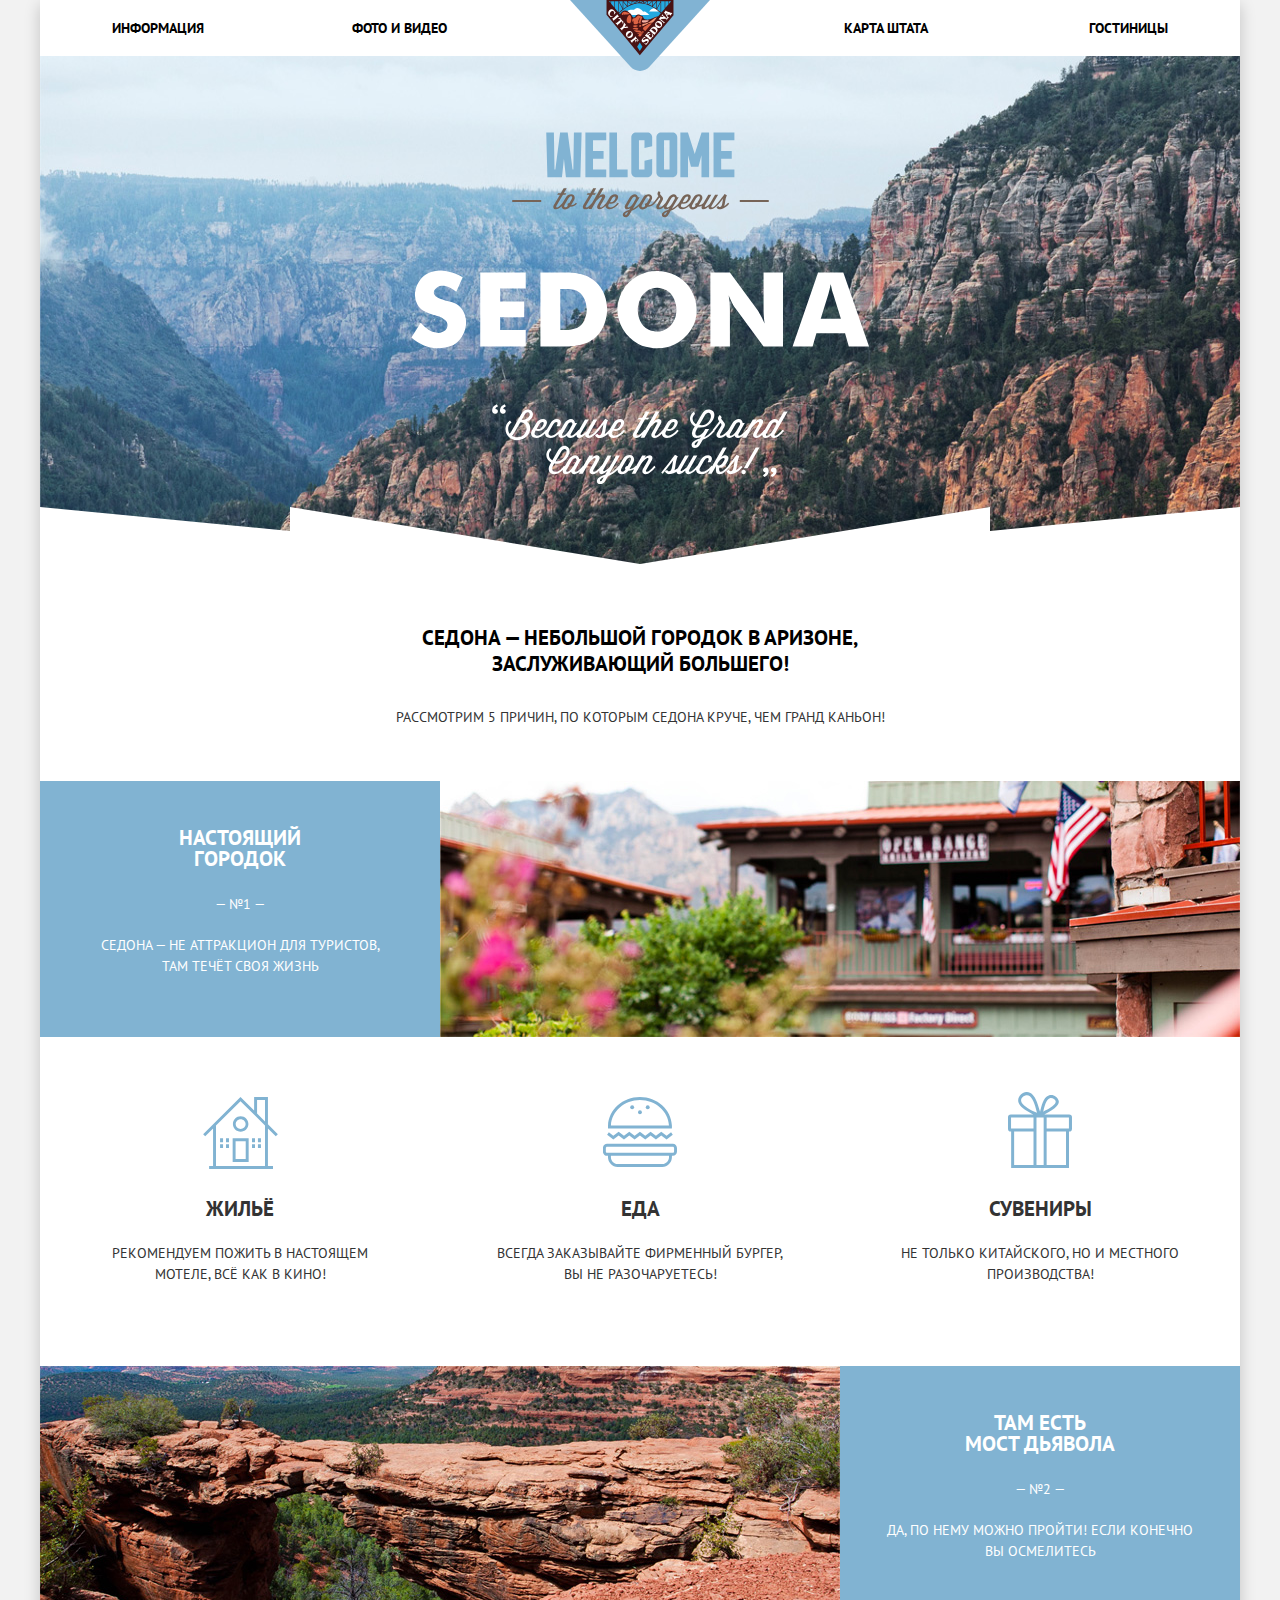
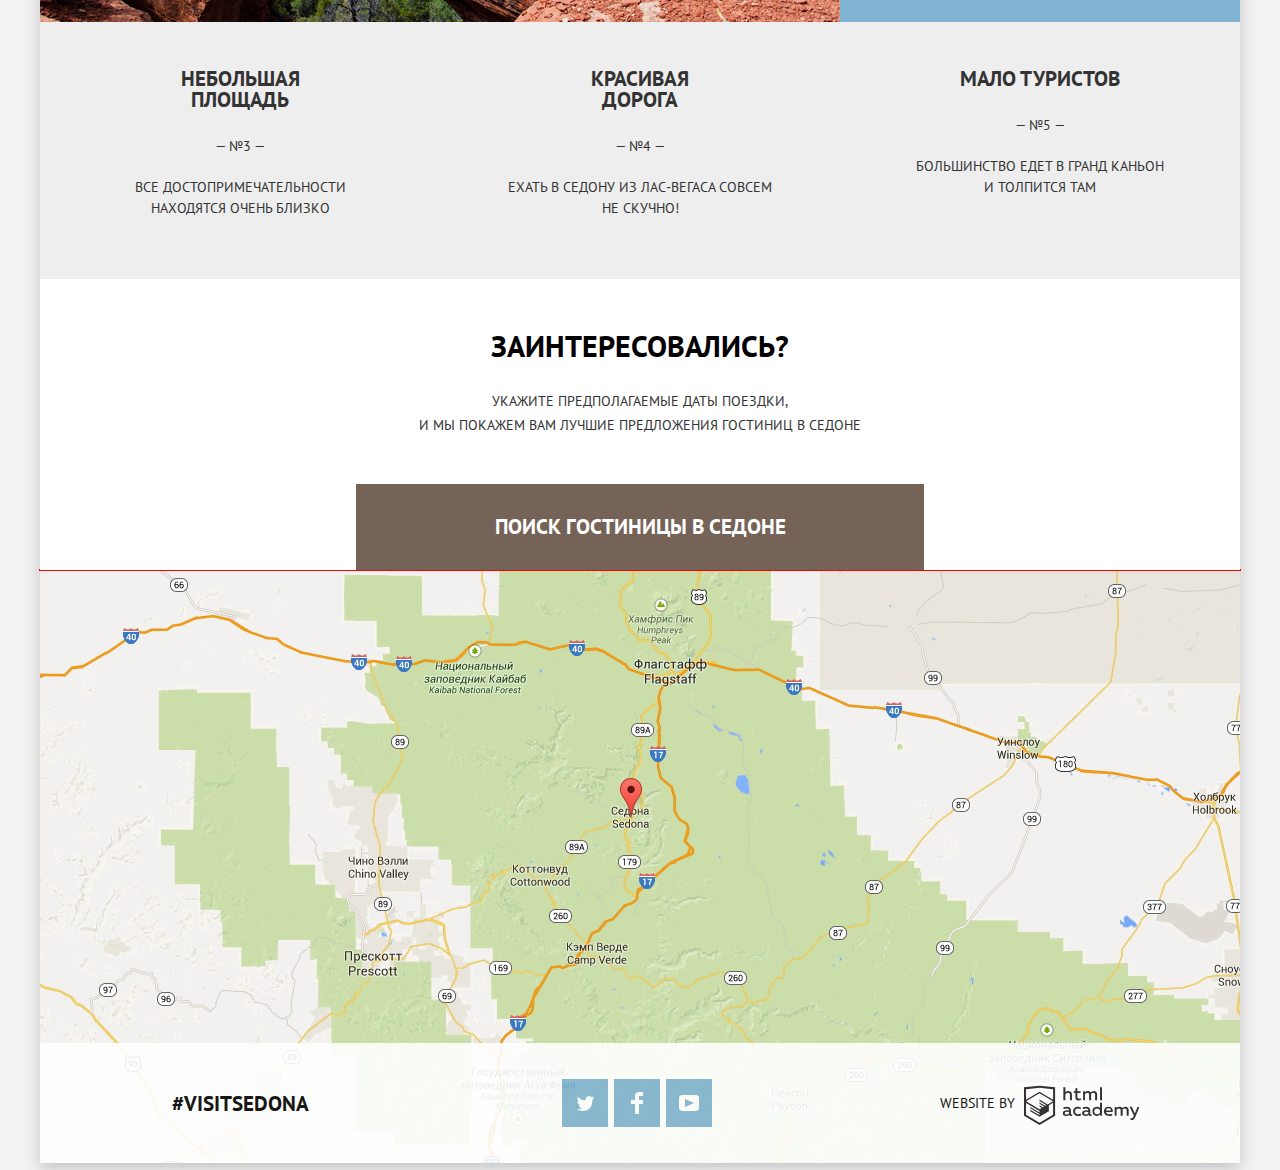
==== index.html @ 20290f56 "появление формы" ====
<!DOCTYPE html>
<html lang="ru">
   <head>
      <meta charset="utf-8">
      <title>HTML Academy: Седона</title>
      <link href="https://fonts.googleapis.com/css?family=PT+Sans:400,700&amp;subset=cyrillic" rel="stylesheet">
      <link href="css/normalize.css" rel="stylesheet">
      <!--<link href="css/style.min.css" rel="stylesheet">-->
      <link href="css/style.css" rel="stylesheet">
   </head>
   <body class="inner page">
      <div class="container">
         <header class="main-header">
            <nav class="main-navigation">
               <a href="#"  class="main-header-logo"><img src="img/header-logo.svg" width="140" height="71" alt="City of Sedona"></a>
               <ul class="site-navigation">
                  <li><a class="site-navigation-item" href="#">Информация</a></li>
                  <li><a class="site-navigation-item" href="gallery.html">Фото и видео</a></li>
                  <li><a class="site-navigation-item" href="map.html">Карта штата</a></li>
                  <li><a class="site-navigation-item" href="hotels.html">Гостиницы</a></li>
               </ul>
            </nav>
         </header>
         <main class="main-content">
            <section class="about-sedona">
               <div class="background-sedona">
                  <img src="img/welcome.svg" width="459" height="353" alt="welcome to sedona">
               </div>
               <h1 class="visually-hidden">Седона-город в Аризоне</h1>
               <p>Седона &mdash; небольшой городок в Аризоне, заслуживающий большего!</p>
            </section>
            <section class="reasons-and-recomendations">
               <h2>Рассмотрим 5 причин, по которым Седона круче, чем гранд каньон!</h2>
               <ul class="reasons-list">
                  <li class="special-item">
                     <div class="reason-item">
                        <b>Настоящий городок</b>
                        <span class="reason-number">&mdash; №1 &mdash;</span>
                        <p>Седона — не аттракцион для туристов, там&nbsp;течёт своя жизнь</p>
                     </div>
                     <div class="background-city"></div>
                  </li>
                  <li>
                     <ul class="sedona-recomendations">
                        <li class="recomendation-item">
                           <b class="house">Жильё</b>
                           <p>Рекомендуем пожить в настоящем мотеле, всё как в кино!</p>
                        </li>
                        <li class="recomendation-item">
                           <b class="food">Еда</b>
                           <p>Всегда заказывайте фирменный бургер, вы&nbsp;не разочаруетесь!</p>
                        </li>
                        <li class="recomendation-item">
                           <b class="souvenir">Сувениры</b>
                           <p>Не только китайского, но и местного производства!</p>
                        </li>
                     </ul>
                  </li>
                  <li class="special-item">
                     <div class="reason-item">
                        <b>Там есть<br>мост дьявола</b>
                        <span class="reason-number">&mdash; №2 &mdash;</span>
                        <p>Да, по нему можно пройти! Если&nbsp;конечно вы осмелитесь</p>
                     </div>
                     <div class="background-bridge"></div>
                  </li>
                  <li class="reason-item">
                     <b>Небольшая площадь</b>
                     <span class="reason-number">&mdash; №3 &mdash;</span>
                     <p>Все достопримечательности находятся&nbsp;очень близко</p>
                  </li>
                  <li class="reason-item">
                     <b>Красивая дорога</b>
                     <span class="reason-number">&mdash; №4 &mdash;</span>
                     <p>Ехать в Седону из Лас&#x2010;Вегаса совсем не&nbsp;скучно!</p>
                  </li>
                  <li class="reason-item">
                     <b>Мало туристов</b>
                     <span class="reason-number">&mdash; №5 &mdash;</span>
                     <p>Большинство едет в гранд каньон и&nbsp;толпится там</p>
                  </li>
               </ul>
            </section>
            <section class="booking">
               <div class="close-form-container">
               <h2 class="visually-hidden">Поиск гостиницы в Седоне</h2>
               <b>Заинтересовались?</b>
               <p>Укажите предполагаемые даты поездки,<br> и мы покажем вам лучшие предложения гостиниц в седоне</p>
               <a class="button-search" href="#">Поиск гостиницы в седоне</a>
               </div>
               <div class="form-place-container">
                  <form action="https://echo.htmlacademy.ru" method="post" class="hotel-searching">
                     <p class="hotel-searching-item"><label for="check-in">Дата заезда:</label>
                        <input id="check-in" type="text" name="check-in" value="" placeholder="24 апреля 2017">
                        <button class="button-calendar" type="button" aria-label="Календарь"></button>
                     </p>
                     <p class="hotel-searching-item"><label for="check-out">Дата выезда:</label>
                        <input id="check-out" type="text" name="check-out" value="" placeholder="4 июля 2017">
                        <button class="button-calendar" type="button" aria-label="Календарь"></button>
                     </p>
                     <div class="form-container">
                        <p class="hotel-searching-item"><label for="adults">Взрослые:</label>
                           <button class="button button-minus" type="button" aria-label="Уменьшить"></button>
                           <input id="adults" type="text" name="adults" value="" placeholder="2">
                           <button class="button button-plus" type="button" aria-label="Увеличить"></button>
                        </p>
                        <p class="hotel-searching-item"><label for="children">Дети:</label>
                           <button class="button button-minus" type="button" aria-label="Уменьшить"></button>
                           <input id="children" type="text" name="children" value="" placeholder="0">
                           <button class="button button-plus" type="button" aria-label="Увеличить"></button>
                        </p>
                     </div>
                     <button class="button-submit" type="submit">Найти</button>
                  </form>
               </div>
               <div class="sedona-map">
                <iframe class="iframe-map" src="https://www.google.com/maps/embed?pb=!1m18!1m12!1m3!1d104770.38018730558!2d-111.86517855273749!3d34.85435832354931!2m3!1f0!2f0!3f0!3m2!1i1024!2i768!4f13.1!3m3!1m2!1s0x872da132f942b00d%3A0x5548c523fa6c8efd!2z0KHQtdC00L7QvdCwLCDQkNGA0LjQt9C-0L3QsCA4NjMzNiwg0KHQqNCQ!5e0!3m2!1sru!2sru!4v1550521004663" width="1200" height="593" allowfullscreen></iframe>
               </div>
            </section>
         </main>
         <footer class="main-footer map-under-footer">
            <div  class="visitsedona">
               <a href="#">#visitsedona</a>
            </div>
            <ul class="social-buttons">
               <li>
                  <a class="social-button social-twitter" href="https://twitter.com/htmlacademy_ru">
                     <span class="visually-hidden">Twitter</span>
                     <svg xmlns="http://www.w3.org/2000/svg" width="17" height="15" viewBox="0 0 17 15">
                        <path fill="#FFF" d="M10.95.144c1.685-.496 2.984.27 3.577 1.179.673-.231
                           1.331-.481 2.011-.708a2.345 2.345 0 0 1-.857 1.768c.685.17 1.304-.491 1.304-.491-.169
                           1-1.006 1.788-1.563 2.024-.231 6.75-3.175 11.217-10.077 11.082h-.446c-.41 0-4.164-.46-4.898-1.887
                           2.271.196 3.893-.422 4.693-1.177-.96-.3-2.679-.477-2.979-2.95.349.106.564.228 1.19.119C1.705 8.247.374
                           7.53.448 5.33c.285.328 1.067.536 1.34.472C1.085 5.561-.182 2.442.894.85c1.818 1.854 3.735 3.606
                           7.152 3.773C8.254 2.33 9.183.793 10.95.144z"/>
                     </svg>
                  </a>
               </li>
               <li>
                  <a class="social-button social-facebook" href="https://facebook.com/htmlacademy">
                     <span class="visually-hidden">Facebook</span>
                     <svg xmlns="http://www.w3.org/2000/svg" width="12" height="22" viewBox="0 0 12 22">
                        <path fill="#FFF" d="M12 4V0H8a4 4 0 0 0-4 4v4H0v4h4v10h4V12h4V8H8V4h4z"/>
                     </svg>
                  </a>
               </li>
               <li>
                  <a class="social-button social-youtube" href="https://www.youtube.com/channel/UChUxTMjJGo-JDRY8pNTGL2g">
                     <span class="visually-hidden">Youtube</span>
                     <svg xmlns="http://www.w3.org/2000/svg" width="20" height="16" viewBox="0 0 20 16">
                        <path fill="#FFF" d="M17 0H3C1.35 0 0 1.35 0 3v10c0 1.65 1.35 3 3 3h14c1.65 0 3-1.35 3-3V3c0-1.65-1.35-3-3-3zM6.027
                           11.998V4.002L15.014 8l-8.987 3.998z"/>
                     </svg>
                  </a>
               </li>
            </ul>
            <div class="copyrights">
               <p>
                  website by
                  <a href="https://htmlacademy.ru/intensive/htmlcss" class="company-logo" aria-label="Логотип Компании">
                     <svg  xmlns="http://www.w3.org/2000/svg" width="115" height="41" viewBox="0 0 113 39" >
                        <path fill="#231f20" d="M46.84 28.22a2.07 2.07 0 0 0 .58-.11v1.4a3.41 3.41 0 0 1-1.24.22 1.75 1.75 0 0 1-1.75-1 5.08 5.08 0 0 1-3.3 1.13c-1.59 0-3.06-.87-3.06-2.68 0-2.24 2.08-2.93 3.9-2.93a11.63 11.63 0 0 1 2.28.26v-.31c0-1.09-.8-1.86-2.3-1.86a7.79 7.79 0 0 0-3.15.67v-1.79a10.72 10.72 0 0 1 3.35-.58c2.48 0 4 1.18 4 3.83v3.14a.57.57 0 0 0 .69.61zm-6.76-1.19a1.42 1.42 0 0 0 1.64 1.29 3.56 3.56 0 0 0 2.53-1v-1.51a10.21 10.21 0 0 0-1.9-.22c-1.1.01-2.27.35-2.27 1.45zM53.06 20.62a5.29 5.29 0 0 1 2.7.67v1.79a4.28 4.28 0 0 0-2.42-.73 2.89 2.89 0 1 0 0 5.76 5.26 5.26 0 0 0 2.55-.67v1.8a6.58 6.58 0 0 1-2.9.6 4.42 4.42 0 0 1-4.72-4.54 4.54 4.54 0 0 1 4.79-4.68zM65.84 28.22a2.07 2.07 0 0 0 .58-.11v1.4a3.41 3.41 0 0 1-1.24.22 1.75 1.75 0 0 1-1.75-1 5.08 5.08 0 0 1-3.3 1.13c-1.59 0-3.06-.87-3.06-2.68 0-2.24 2.08-2.93 3.9-2.93a11.63 11.63 0 0 1 2.28.26v-.31c0-1.09-.8-1.86-2.3-1.86a7.79 7.79 0 0 0-3.15.67v-1.79a10.72 10.72 0 0 1 3.35-.58c2.48 0 4 1.18 4 3.83v3.14a.57.57 0 0 0 .69.61zm-6.76-1.19a1.42 1.42 0 0 0 1.64 1.29 3.56 3.56 0 0 0 2.53-1v-1.51a10.21 10.21 0 0 0-1.9-.22c-1.11.01-2.27.35-2.27 1.45zM76.67 16.85v12.76h-1.76v-1.39a4.07 4.07 0 0 1-3.35 1.62 4.62 4.62 0 0 1 0-9.22 4 4 0 0 1 3.15 1.37v-5.14h2zm-4.76 5.48a2.9 2.9 0 0 0 0 5.8 3 3 0 0 0 2.79-1.84v-2.13a3.06 3.06 0 0 0-2.79-1.83zM82.99 20.62c3.48 0 4.68 2.81 4.12 5.34h-6.58c.22 1.57 1.75 2.22 3.35 2.22a6.41 6.41 0 0 0 2.77-.62v1.68a7.5 7.5 0 0 1-3.14.6c-2.68 0-5-1.53-5-4.61a4.39 4.39 0 0 1 4.48-4.61zm.09 1.62a2.39 2.39 0 0 0-2.57 2.26h4.85a2.06 2.06 0 0 0-2.28-2.26zM89.1 29.61v-8.75h1.73v1.09a4 4 0 0 1 2.92-1.33 3 3 0 0 1 2.73 1.4 4.33 4.33 0 0 1 3.06-1.4 3.21 3.21 0 0 1 3.32 3.52v5.47h-2V24.2a1.67 1.67 0 0 0-1.73-1.84 2.94 2.94 0 0 0-2.17 1.18V29.61h-2V24.2a1.67 1.67 0 0 0-1.73-1.84 3.11 3.11 0 0 0-2.32 1.35v5.91h-2zM111.47 20.86h2l-4.1 9.93c-.95 2.28-2.19 3-3.52 3a5 5 0 0 1-1.15-.15v-1.66a3 3 0 0 0 .89.13c.95 0 1.66-.67 2.17-2l.18-.44-4.16-8.82h2.13l3 6.6zM40.66 1.53v5a4 4 0 0 1 2.83-1.2A3.41 3.41 0 0 1 47.1 8.9v5.41h-2V9.15a1.9 1.9 0 0 0-2-2.1 3.08 3.08 0 0 0-2.44 1.46v5.8h-2V1.53h2zM52.43 2.42v3.12h3.17v1.71h-3.17v4c0 1.15.53 1.53 1.66 1.53a4.71 4.71 0 0 0 1.77-.35v1.68a7.14 7.14 0 0 1-2.35.38 2.68 2.68 0 0 1-3-2.88V7.23h-1.6V5.52h1.57V2.88zM58.1 14.29V5.54h1.73v1.09a4 4 0 0 1 2.92-1.33 3 3 0 0 1 2.73 1.4 4.33 4.33 0 0 1 3.06-1.4 3.21 3.21 0 0 1 3.32 3.52v5.47h-2V8.88a1.67 1.67 0 0 0-1.73-1.84 2.94 2.94 0 0 0-2.17 1.18V14.29h-2V8.88a1.67 1.67 0 0 0-1.73-1.84 3.11 3.11 0 0 0-2.32 1.35v5.91h-2zM74.72 1.52h1.95v12.76h-1.95zM15.44.02h-.16L0 1.62v28l15.28 9.09 15.28-9.09v-28zm13.12 28.45l-13.28 7.9L2 28.47V16.99l13.22 7.87v1.43l-9.07-5.4v1.38l9.11 5.47v1.46l-9.1-5.42v1.38l9.11 5.47 9.19-5.5V19.22l4.1-2.45v11.67zm0-13.16l-3.65 2.14-1.68 1-8-4.76v1.38l6.84 4.07h-.06l-.15.09-1 .57-5.64-3.36v1.38l4.45 2.65-1.05.7-3.36-2v1.38l2.21 1.3-2.25 1.35-13.16-7.82 13.17-7.92zm0-1.39L15.21 6.05l-13.2 7.86V3.41l13.28-1.39 13.28 1.39v10.51z"/>
                     </svg>
                  </a>
               </p>
            </div>
         </footer>
      </div>
      <script src="js/script.js"></script>
   </body>
</html>
---- css/style.min.css ----
*,::after,::before{-webkit-box-sizing:inherit;box-sizing:inherit}html{-webkit-box-sizing:border-box;box-sizing:border-box}body{min-width:1280px;margin:0;font-family:"PT Sans","Arial",sans-serif;font-size:14px;line-height:26px;text-transform:uppercase;background-color:#f2f2f2}.container{width:1200px;margin:0 auto;color:#000;background-color:#fff;-webkit-box-shadow:0 5px 15px 0 rgba(0,1,1,.2);box-shadow:0 5px 15px 0 rgba(0,1,1,.2)}.visually-hidden{position:absolute;width:1px;height:1px;margin:-1px;border:0;padding:0;white-space:nowrap;-webkit-clip-path:inset(100%);clip-path:inset(100%);clip:rect(0 0 0 0);overflow:hidden}.reasons-list,.sedona-recomendations,.site-navigation,.social-buttons li{list-style:none}a{text-decoration:none}.site-navigation a,body{color:#000}.site-navigation a:focus,.site-navigation a:hover{color:#81b3d2}.site-navigation a:active{color:rgba(0,0,0,.3)}.current-page a,.current-page a:active,.current-page a:focus,.current-page a:hover{color:#766357}.main-navigation{font-size:14px;font-weight:700;color:#000;background-color:#fff;position:relative}.main-header-logo{position:absolute;top:0;left:50%;margin-left:-70px;z-index:1}.site-navigation{display:-webkit-box;display:-ms-flexbox;display:flex;-ms-flex-wrap:wrap;flex-wrap:wrap;width:1200px;margin:0;padding:0}.site-navigation li{display:block;min-width:240px;padding:15px 0}.site-navigation li:nth-child(4n+1),.site-navigation li:nth-child(4n+2){text-align:left;padding-left:72px}.site-navigation li:nth-child(4n+3),.site-navigation li:nth-child(4n+4){text-align:right;padding-right:72px}.site-navigation li:nth-child(4n+2){margin-right:240px}.about-sedona{font-size:21px;font-weight:700;color:#000;background-color:#fff}.about-sedona p{display:block;width:440px;text-align:center;margin:0 auto 30px}.background-sedona{width:100%;min-height:508px;background-image:url(../img/polygon.svg),url(../img/background-sedona.jpg);background-size:1200px 57px,1200px 773px;background-repeat:no-repeat,no-repeat;background-position:0 100%,0 -82px;background-color:#6ca2ca;margin-bottom:61px;text-align:center;padding-top:76px}.reasons-list,.sedona-recomendations{margin:0;padding:0}.reasons-and-recomendations{font-size:14px;line-height:21px;text-align:center;color:#333;background-color:#fff}.reasons-and-recomendations h2{font-size:14px;font-weight:400;margin:0 0 53px;color:#333;background-color:#fff}.reasons-list,.sedona-recomendations{display:-webkit-box;display:-ms-flexbox;display:flex;width:1200px;-ms-flex-wrap:wrap;flex-wrap:wrap}.recomendation-item{width:400px;padding:60px 50px}.reason-item b,.recomendation-item b{display:block;width:160px;font-size:21px;line-height:21px;font-weight:700}.recomendation-item b{position:relative;padding-top:101px;margin:0 auto 24px}.recomendation-item p{display:block;padding:0;margin-bottom:21px}.reason-item{width:400px;padding:46px 40px;-webkit-box-ordinal-group:2;-ms-flex-order:1;order:1;background-color:#eee}.reason-item b{margin:0 auto 26px}.reason-item p{margin:0 0 14px}.special-item>.reason-item{background-color:#81b3d2}.special-item{display:-webkit-box;display:-ms-flexbox;display:flex;width:1200px;color:#fff;background-color:#82b5d3}.special-item b{display:block;width:160px;margin:0 auto 25px}.reason-number{display:block;margin-bottom:20px}.background-bridge,.background-city{width:800px;height:256px;background-image:url(../img/background-city.jpg);-webkit-box-ordinal-group:2;-ms-flex-order:1;order:1}.background-bridge{background-image:url(../img/background-bridge.jpg);background-position:0 -76px;-webkit-box-ordinal-group:1;-ms-flex-order:0;order:0}.food::before,.house::before,.souvenir::before{content:"";position:absolute;top:0;left:50%;margin-left:-37px;width:75px;height:72px;background-image:url(../img/house.svg)}.food::before,.souvenir::before{width:74px;height:70px;background-image:url(../img/hamburger.svg)}.souvenir::before{margin-top:-5px;margin-left:-32px;width:64px;height:76px;background-image:url(../img/souvenir.svg)}.booking,.booking b{background-color:#fff}.booking{padding-top:57px;text-align:center;font-size:14px;line-height:24px;color:#333}.booking b{display:block;font-size:30px;line-height:36px;margin:-8px 0 25px;padding:0;color:#000}.booking p{margin-bottom:47px}.button-search{display:inline-block;font-family:"PT Sans","Arial",sans-serif;font-size:21px;line-height:26px;font-weight:700;border:0;text-align:center;text-transform:uppercase;width:568px;padding:30px 15px;color:#fff;background-color:#766357}.button-search:focus,.button-search:hover{color:#fff;background-color:#604e43}.button-search:active{color:rgba(255,255,255,.3);background-color:#503e33}.button-submit{font-family:"PT Sans","Arial",sans-serif;font-size:21px;line-height:26px;font-weight:700;width:458px;text-align:center;text-transform:uppercase;margin:0;padding:16px 15px;border:0;color:#fff;background-color:#81b3d2}.button-submit:focus,.button-submit:hover{color:#fff;background-color:#669ec0}.button-submit:active{color:rgba(255,255,255,.3);background-color:#5496bd}.hotel-searching{position:absolute;top:0;left:316px;font-size:14px;line-height:26px;font-weight:700;width:568px;margin:0;padding:55px;color:#000;background-color:#fff}.hotel-searching p{margin-bottom:29px}.hotel-searching-item{display:-webkit-box;display:-ms-flexbox;display:flex;position:relative;-webkit-box-pack:justify;-ms-flex-pack:justify;justify-content:space-between;-webkit-box-align:baseline;-ms-flex-align:baseline;align-items:baseline;margin-top:0}.hotel-searching-item ::-webkit-input-placeholder{font-size:14px;line-height:26px;font-weight:700;text-transform:uppercase;padding-left:13px;border:0;color:#000;background-color:#f2f3f3}.hotel-searching-item :-moz-input-placeholder,.hotel-searching-item ::-moz-input-placeholder{font-size:14px;line-height:26px;font-weight:700;text-transform:uppercase;padding-left:13px;border:0;color:#000;background-color:#f2f3f3}.hotel-searching-item :-ms-input-placeholder{font-size:14px;line-height:26px;font-weight:700;text-transform:uppercase;padding-left:13px;border:0;color:#000;background-color:#f2f3f3}.form-place-container{position:relative}.form-container{padding:0;display:-webkit-box;display:-ms-flexbox;display:flex;-webkit-box-pack:justify;-ms-flex-pack:justify;justify-content:space-between;width:458px;margin:0 0 54px}.form-container p{width:224px;margin:0;padding:0}.form-container p:nth-child(2){padding-left:47px}.button-calendar{position:absolute;top:6px;right:10px;background-image:url(../img/calendar.svg);width:21px;height:22px;border:0;cursor:pointer;color:#a9a9a9;background-color:transparent}.form-container input[type=text],.hotel-searching input[type=text]{font:inherit;width:348px;min-height:38px;border:0;background-color:#f2f2f2}.form-container input[type=text]{width:114px;padding:0 38px}.button{content:"";border:0;width:12px;height:3px;cursor:pointer;background-color:#a9a9a9}.button-minus,.button-plus{position:absolute;top:18px;right:88px}.button-plus{right:13px}.button-plus::after{position:absolute;content:"";width:12px;height:3px;top:0;right:0;background-color:#a9a9a9;-webkit-transform:rotate(90deg);-ms-transform:rotate(90deg);transform:rotate(90deg)}.sedona-map{width:1200px;height:593px;background-image:url(../img/sedona-map.jpg)}.ifarme-map{border:0;}.main-footer{display:-webkit-box;display:-ms-flexbox;display:flex;min-height:120px;font-size:14px;line-height:26px;font-weight:400;opacity:.9;color:#000;background-color:#fff}.map-under-footer{margin-top:-120px}.main-footer div{width:400px;text-align:center}.visitsedona{font-size:21px;line-height:26px;font-weight:700;padding-top:48px}.visitsedona a{color:#000}.copyrights{display:-webkit-box;display:-ms-flexbox;display:flex;-webkit-box-pack:center;-ms-flex-pack:center;justify-content:center;-webkit-box-align:center;-ms-flex-align:center;align-items:center}.company-logo,.copyrights p{display:block;margin:0;position:relative;padding:45px 125px 45px 0}.company-logo{padding:0;position:absolute;top:40px;left:84px}.company-logo:focus path,.company-logo:hover path{fill:#81b3d2}.company-logo:active path{fill:#bdbbbc}.social-button,.social-buttons{display:-webkit-box;display:-ms-flexbox;display:flex;-webkit-box-pack:center;-ms-flex-pack:center;justify-content:center;-webkit-box-align:center;-ms-flex-align:center;align-items:center}.social-buttons{-ms-flex-wrap:wrap;flex-wrap:wrap;margin:0 auto;padding:5px;width:400px}.social-button{width:46px;height:48px;margin-right:6px;background-color:#81b3d2}.social-button:focus,.social-button:hover{color:#fff;background-color:#669ec0}.social-button:active{background-color:#5496bd}.social-button:active path{fill:#89b8d2}.hotels-list li{list-style:none}.hotel-name a{display:block;font-size:21px;line-height:26px;font-weight:700;color:#000;background-color:#fff}.hotel-name a:focus,.hotel-name a:hover{font-size:21px;line-height:26px;font-weight:700;color:#81b3d2;background-color:#fff}.hotel-name a:active{font-size:21px;line-height:26px;font-weight:700;color:rgba(0,0,0,.3);background-color:#fff}.hotel-rating p,.hotel-type a,.hotels-list p{font-size:14px;line-height:21px;color:#333;background-color:#fff}.hotel-rating p,.hotel-type a{color:#666;background-color:#f2f2f2}.hotel-type a{font-weight:700;color:#fff;background-color:#82b5d3}.hotel-type a:focus,.hotel-type a:hover{font-size:14px;line-height:21px;font-weight:700;color:#fff;background-color:#669ec0}.hotel-accepting a,.hotel-type a:active{font-size:14px;line-height:21px;font-weight:700}.hotel-type a:active{color:rgba(255,255,255,.3);background-color:#5496bd}.hotel-accepting a{color:#fff;background-color:#766357}.hotel-accepting a:focus,.hotel-accepting a:hover{font-size:14px;line-height:21px;font-weight:700;color:#fff;background-color:#604e43}.hotel-accepting a:active{font-size:14px;line-height:21px;font-weight:700;color:rgba(255,255,255,.3);background-color:#503e33}.hotel-accepting p,.hotel-type p{padding:0}.hotel-rating p{margin:0}.hotels-list,.hotels-list-item{display:-webkit-box;display:-ms-flexbox;display:flex;margin:0}.hotels-list{-webkit-box-orient:vertical;-webkit-box-direction:normal;-ms-flex-direction:column;flex-direction:column;padding:0}.hotels-list-item{padding:30px 72px}.hotels-list-item img{margin-right:30px}.hotel-name{padding:0;margin-top:-5px;margin-bottom:6px}.about-hotel,.booking-button{display:block;padding:3px 16px}.hotel-item-container{display:-webkit-box;display:-ms-flexbox;display:flex;-ms-flex-wrap:wrap;flex-wrap:wrap;width:258px;margin-right:auto}.hotel-type{width:110px;margin-right:6px}.hotel-accepting p,.hotel-type p{margin:0 0 14px}.hotel-accepting{width:142px}.hotel-rating{position:relative;width:110px;text-align:center;padding-top:63px}.hotel-rating p{padding:3px}.stars{content:"";position:absolute;top:0;right:0;height:17px;background-image:url(../img/star.svg);background-repeat:space}.four-stars{width:88px}.three-stars{width:65px}.two-stars{width:40px}.hotels-list-item{border-bottom:1px solid #eae8ea}.hotels-list-item:first-child{border-top:1px solid #eae8ea}
---- css/style.css ----
*,
*::before,
*::after {
    -webkit-box-sizing: inherit;
    box-sizing: inherit;
}

html {
    -webkit-box-sizing: border-box;
    box-sizing: border-box;
}

body {
    min-width: 1280px;
    margin: 0;
    font-family: "PT Sans","Arial", sans-serif;
    font-size: 14px;
    line-height: 26px;
    text-transform: uppercase;
    color: #000000;
    background-color: #f2f2f2;
}

.container {
    width: 1200px;
    margin: 0 auto;
    color: #000000;
    background-color: #ffffff;
    -webkit-box-shadow: 0px 5px 15px 0 rgba(0, 1, 1, 0.2);
    box-shadow: 0px 5px 15px 0 rgba(0, 1, 1, 0.2);
}

.visually-hidden {
    position: absolute;
    width: 1px;
    height: 1px;
    margin: -1px;
    border: 0;
    padding: 0;
    white-space: nowrap;
    -webkit-clip-path: inset(100%);
    clip-path: inset(100%);
    clip: rect(0 0 0 0);
    overflow: hidden;
}

.site-navigation, .reasons-list, .sedona-recomendations, .social-buttons li {
    list-style: none;
}

a {
    text-decoration: none;
}

.site-navigation a {
    color: #000000;
}

.site-navigation a:hover,
.site-navigation a:focus {
    color: #81b3d2;
}

.site-navigation a:active {
    color: rgba(0, 0, 0, 0.3);
}

.current-page a,
.current-page a:hover,
.current-page a:focus,
.current-page a:active {
    color: #766357;
}

.main-navigation {
    font-size: 14px;
    font-weight: bold;
    color: #000000;
    background-color: #ffffff;
}

.main-navigation {
    position: relative;
}

.main-header-logo {
    position: absolute;
    top: 0;
    left: 50%;
    margin-left: -70px;
    z-index: 1;
/*Для того,чтобы при добавлении элементов в меню на нижнюю строку без маргина у второго элемента, логотип был над этой строкой*/
}

.site-navigation {
    display: -webkit-box;
    display: -ms-flexbox;
    display: flex;
    -ms-flex-wrap: wrap;
    flex-wrap: wrap;
    width: 1200px;
    margin: 0;
    padding: 0;
}

.site-navigation li {
    display: block;
    min-width: 240px;
    padding: 15px 0px;
}

.site-navigation li:nth-child(4n+1),
.site-navigation li:nth-child(4n+2) {
    text-align: left;
    padding-left: 72px;
}

.site-navigation li:nth-child(4n+3),
.site-navigation li:nth-child(4n+4) {
    text-align: right;
    padding-right: 72px;
}

.site-navigation li:nth-child(4n+2) {
    margin-right: 240px;
}

.about-sedona {
    font-size: 21px;
    font-weight: bold;
    color: #000000;
    background-color: #ffffff;
}

.about-sedona p {
    display: block;
    width: 440px;
    text-align: center;
    margin: 0 auto 30px auto;
}

.background-sedona {
    width: 100%;
 /* требование 3.9 (крупное фото занимает всю ширину, в её нижней части есть белая маска)*/
    min-height: 508px;
    background-image: url("../img/polygon.svg"), url("../img/background-sedona.jpg");
    background-size: 1200px 57px, 1200px 773px;
    background-repeat: no-repeat, no-repeat;
    background-position: 0 100%, 0 -82px;
    background-color: #6CA2CA;
    margin-bottom: 61px;
    text-align: center;
    padding-top: 76px;
}

/*Блок с описанием перимуществ и достопримечательностей Седоны*/

.reasons-list, .sedona-recomendations {
    margin: 0;
    padding: 0;
}

.reasons-and-recomendations {
    position: relative;
    font-size: 14px;
    line-height: 21px;
    text-align: center;
    z-index: 1;
    color: #333333;
    background-color: #ffffff;
}

.reasons-and-recomendations h2 {
    font-size: 14px;
    font-weight: normal;
    margin: 0;
    margin-bottom: 53px;
    color: #333333;
    background-color: #ffffff;
}

.reasons-list {
    display: -webkit-box;
    display: -ms-flexbox;
    display: flex;
    width: 1200px;
    -ms-flex-wrap: wrap;
    flex-wrap: wrap;
}

.sedona-recomendations {
    display: -webkit-box;
    display: -ms-flexbox;
    display: flex;
    width: 1200px;
    -ms-flex-wrap: wrap;
    flex-wrap: wrap;
}

.recomendation-item {
    width: 400px;
    padding: 60px 50px;
}

.recomendation-item b {
    display: block;
    position: relative;
    font-size: 21px;
    line-height: 21px;
    font-weight: bold;
    width: 160px;
    margin: 0 auto 24px auto;
    padding-top: 101px;
}

.recomendation-item p {
    display: block;
    padding: 0;
    margin-bottom: 21px;
}

.reason-item {
    width: 400px;
    padding: 46px 40px;
    -webkit-box-ordinal-group: 2;
    -ms-flex-order: 1;
    order: 1;
    background-color: #eeeeee;
}

.reason-item b {
    display: block;
    width: 160px;
    font-size: 21px;
    line-height: 21px;
    font-weight: bold;
    margin: 0 auto 26px auto;
}

.reason-item p {
    margin: 0;
    margin-bottom: 14px;
}

.special-item>.reason-item {
    background-color: #81b3d2;
}

.special-item {
    display: -webkit-box;
    display: -ms-flexbox;
    display: flex;
    width: 1200px;
    color: #ffffff;
    background-color: #82B5D3;
}

.special-item b {
    display: block;
    width: 160px;
    margin: 0 auto 25px auto;
}

.reason-number {
    display: block;
    margin-bottom: 20px;
}

.background-city {
    width: 800px;
    height: 256px;
    background-image: url("../img/background-city.jpg");
    -webkit-box-ordinal-group: 2;
    -ms-flex-order: 1;
    order: 1;
}

.background-bridge {
    width: 800px;
    height: 256px;
    background-image: url("../img/background-bridge.jpg");
    background-position: 0 -76px;
    -webkit-box-ordinal-group: 1;
    -ms-flex-order: 0;
    order: 0;
}

.house::before {
    content: "";
    position: absolute;
    top: 0;
    left: 50%;
    margin-left: -37px;
    width: 75px;
    height: 72px;
    background-image: url("../img/house.svg");
}

.food::before {
    content: "";
    position: absolute;
    top: 0;
    left: 50%;
    margin-left: -37px;
    width: 74px;
    height: 70px;
    background-image: url("../img/hamburger.svg");
}

.souvenir::before {
    content: "";
    position: absolute;
    top: 0;
    left: 50%;
    margin-top: -5px;
    margin-left: -32px;
    width: 64px;
    height: 76px;
    background-image: url("../img/souvenir.svg");
}

/*блок с формой*/

.booking {
    font-size: 14px;
    line-height: 24px;
    text-align: center;
    color: #333333;
    background-color: #ffffff;
}

.booking b {
    display: block;
    font-size: 30px;
    line-height: 36px;
    margin: 0;
    margin-top: -8px;
    margin-bottom: 25px;
    padding: 0;
    color: #000000;
    background-color: #ffffff;
}

.booking p {
    margin-bottom: 47px;
}

.button-search {
    display: inline-block;
    font-family: "PT Sans","Arial",sans-serif;
    font-size: 21px;
    line-height: 26px;
    font-weight: bold;
    border: none;
    text-align: center;
    text-transform: uppercase;
    width: 568px;
    padding: 30px 15px;
    color: #ffffff;
    background-color: #766357;
}

.button-search:hover,
.button-search:focus {
    color: #ffffff;
    background-color: #604e43;
}

.button-search:active {
    color: rgba(255, 255, 255, 0.3);
    background-color: #503e33;
}

.button-submit {
    font-family: "PT Sans","Arial",sans-serif;
    font-size: 21px;
    line-height: 26px;
    font-weight: bold;
    width: 458px;
    text-align: center;
    text-transform: uppercase;
    margin: 0;
    padding: 0;
    padding: 16px 15px;
    border: none;
    color: #ffffff;
    background-color: #81b3d2;
}

.button-submit:hover,
.button-submit:focus {
    color: #ffffff;
    background-color: #669ec0;
}

.button-submit:active {
    color: rgba(255, 255, 255, 0.3);
    background-color: #5496bd;
}

.form-place-container {
  position:relative;
  outline: 1px solid red;
}

.hotel-searching {
    display: none;
    position: absolute;
    top: 0;
    left: 316px;
    font-size: 14px;
    line-height: 26px;
    font-weight: bold;
    width: 568px;
    margin: 0;
    padding: 55px;
    color: #000000;
    background-color: #ffffff;
    z-index: 0;
}

.hotel-searching p {
    margin-bottom: 29px;
}

.hotel-searching-item {
    display: -webkit-box;
    display: -ms-flexbox;
    display: flex;
    position: relative;
    -webkit-box-pack: justify;
    -ms-flex-pack: justify;
    justify-content: space-between;
    -webkit-box-align: baseline;
    -ms-flex-align: baseline;
    align-items: baseline;
    margin-top: 0;
    z-index: 1;
}

.hotel-searching-item ::-webkit-input-placeholder {
    font-size: 14px;
    line-height: 26px;
    font-weight: bold;
    text-transform: uppercase;
    padding-left: 13px;
    border: none;
    color: #000000;
    background-color: #F2F3F3;
}

.hotel-searching-item ::-moz-input-placeholder {
    font-size: 14px;
    line-height: 26px;
    font-weight: bold;
    text-transform: uppercase;
    padding-left: 13px;
    border: none;
    color: #000000;
    background-color: #F2F3F3;
}

.hotel-searching-item :-moz-input-placeholder {
    font-size: 14px;
    line-height: 26px;
    font-weight: bold;
    text-transform: uppercase;
    padding-left: 13px;
    border: none;
    color: #000000;
    background-color: #F2F3F3;
}

.hotel-searching-item :-ms-input-placeholder {
    font-size: 14px;
    line-height: 26px;
    font-weight: bold;
    text-transform: uppercase;
    padding-left: 13px;
    border: none;
    color: #000000;
    background-color: #F2F3F3;
}

.form-place-container {
    position: relative;
    outline: 1px solid red;
}

.form-container {
    margin: 0;
    padding: 0;
    display: -webkit-box;
    display: -ms-flexbox;
    display: flex;
    -webkit-box-pack: justify;
    -ms-flex-pack: justify;
    justify-content: space-between;
    width: 458px;
    margin-bottom: 54px;
}

.form-container p {
    width: 224px;
    margin: 0;
    padding: 0;
}

.form-container p:nth-child(2) {
    padding-left: 47px;
}

.button-calendar {
    position: absolute;
    top: 6px;
    right: 10px;
    background-image: url("../img/calendar.svg");
    width: 21px;
    height: 22px;
    border: none;
    cursor: pointer;
    color: #a9a9a9;
    background-color: transparent;
}

.hotel-searching input[type="text"] {
    font: inherit;
    width: 348px;
    min-height: 38px;
    border: 0;
    background-color: #f2f2f2;
}

.form-container input[type="text"] {
    font: inherit;
    width: 114px;
    min-height: 38px;
    padding: 0 38px;
    border: 0;
    background-color: #f2f2f2;
}

.button {
    content: "";
    border: 0;
    width: 12px;
    height: 3px;
    cursor: pointer;
    background-color: #A9A9A9;
}

.button-minus {
    position: absolute;
    top: 18px;
    right: 88px;
}

.button-plus {
    position: absolute;
    top: 18px;
    right: 13px;
}

.button-plus::after {
    position: absolute;
    content: "";
    width: 12px;
    height: 3px;
    top: 0;
    right: 0;
    background-color: #A9A9A9;
    -webkit-transform: rotate(90deg);
    -ms-transform: rotate(90deg);
    transform: rotate(90deg);
}

.close-form-container {
  position: relative;
  padding-top: 57px;
  background-color: white;
  z-index: 1;
}

@keyframes form{
  0% {
    top: -395px;
    left: 316px;
  }
}

.form-show {
    display: block;
    animation-name: form;
    animation-duration: 1.5s;
}

/*Карта*/

.sedona-map {
    width: 1200px;
    height: 593px;
    background-image: url("../img/sedona-map.jpg");
}

.iframe-map {
  border: 0;
}

/*Футер*/

.main-footer {
    display: -webkit-box;
    display: -ms-flexbox;
    display: flex;
    min-height: 120px;
    font-size: 14px;
    line-height: 26px;
    font-weight: normal;
    opacity: 0.9;
    color: #000000;
    background-color: #ffffff;
}

.map-under-footer {
    margin-top: -120px;
}

.main-footer div {
    width: 400px;
    text-align: center;
}

.visitsedona {
    font-size: 21px;
    line-height: 26px;
    font-weight: bold;
    padding-top: 48px;
}

.visitsedona a {
    color: #000000;
}

.copyrights {
    display: -webkit-box;
    display: -ms-flexbox;
    display: flex;
    -webkit-box-pack: center;
    -ms-flex-pack: center;
    justify-content: center;
    -webkit-box-align: center;
    -ms-flex-align: center;
    align-items: center;
}

.copyrights p {
    display: block;
    margin: 0;
    position: relative;
    padding: 45px 125px 45px 0;
}

.company-logo {
    display: block;
    margin: 0;
    padding: 0;
    position: absolute;
    top: 40px;
    left: 84px;
}

.company-logo:hover path,
.company-logo:focus path {
    fill: #81b3d2;
}

.company-logo:active path {
    fill: #bdbbbc;
}

.social-buttons {
    display: -webkit-box;
    display: -ms-flexbox;
    display: flex;
    -ms-flex-wrap: wrap;
    flex-wrap: wrap;
    -webkit-box-pack: center;
    -ms-flex-pack: center;
    justify-content: center;
    -webkit-box-align: center;
    -ms-flex-align: center;
    align-items: center;
    width: 400px;
    margin: 0 auto;
    padding: 0;
    padding: 5px;
}

.social-button {
    display: -webkit-box;
    display: -ms-flexbox;
    display: flex;
    -webkit-box-pack: center;
    -ms-flex-pack: center;
    justify-content: center;
    width: 46px;
    height: 48px;
    margin-right: 6px;
    -webkit-box-align: center;
    -ms-flex-align: center;
    align-items: center;
    background-color: #81b3d2;
}

.social-button:hover,
.social-button:focus {
    color: #ffffff;
    background-color: #669ec0;
}

.social-button:active {
    background-color: #5496bd;
}

.social-button:active path {
    fill: #89B8D2;
}

/*Вторая страница*/

.hotels-list li {
    list-style: none;
}

.hotel-name a {
    display: block;
    font-size: 21px;
    line-height: 26px;
    font-weight: bold;
    color: #000000;
    background-color: #ffffff;
}

.hotel-name a:hover,
.hotel-name a:focus {
    font-size: 21px;
    line-height: 26px;
    font-weight: bold;
    color: #81b3d2;
    background-color: #ffffff;
}

.hotel-name a:active {
    font-size: 21px;
    line-height: 26px;
    font-weight: bold;
    color: rgba(0, 0, 0, 0.3);
    background-color: #ffffff;
}

.hotels-list p {
    font-size: 14px;
    line-height: 21px;
    color: #333333;
    background-color: #ffffff;
}

.hotel-rating p {
    font-size: 14px;
    line-height: 21px;
    color: #666666;
    background-color: #f2f2f2;
}

.hotel-type a {
    font-size: 14px;
    line-height: 21px;
    font-weight: bold;
    color: #ffffff;
    background-color: #82B5D3;
}

.hotel-type a:hover,
.hotel-type a:focus {
    font-size: 14px;
    line-height: 21px;
    font-weight: bold;
    color: #ffffff;
    background-color: #669ec0;
}

.hotel-type a:active {
    font-size: 14px;
    line-height: 21px;
    font-weight: bold;
    color: rgba(255, 255, 255, 0.3);
    background-color: #5496bd;
}

.hotel-accepting a {
    font-size: 14px;
    line-height: 21px;
    font-weight: bold;
    color: #ffffff;
    background-color: #766357;
}

.hotel-accepting a:hover,
.hotel-accepting a:focus {
    font-size: 14px;
    line-height: 21px;
    font-weight: bold;
    color: #ffffff;
    background-color: #604e43;
}

.hotel-accepting a:active {
    font-size: 14px;
    line-height: 21px;
    font-weight: bold;
    color: rgba(255, 255, 255, 0.3);
    background-color: #503e33;
}

.hotel-type p,
.hotel-accepting p,
.hotel-rating p {
    margin: 0;
    padding: 0;
}

.hotels-list {
    display: -webkit-box;
    display: -ms-flexbox;
    display: flex;
    -webkit-box-orient: vertical;
    -webkit-box-direction: normal;
    -ms-flex-direction: column;
    flex-direction: column;
    margin: 0;
    padding: 0;
}

.hotels-list-item {
    display: -webkit-box;
    display: -ms-flexbox;
    display: flex;
    margin: 0;
    padding: 30px 72px;
}

.hotels-list-item img {
    margin-right: 30px;
}

.hotel-name {
    padding: 0;
    margin-top: -5px;
    margin-bottom: 6px;
}

.about-hotel {
    display: block;
    padding: 3px 16px;
}

.booking-button {
    display: block;
    padding: 3px 16px;
}

.hotel-item-container {
    display: -webkit-box;
    display: -ms-flexbox;
    display: flex;
    -ms-flex-wrap: wrap;
    flex-wrap: wrap;
    width: 258px;
    margin-right: auto;
}

.hotel-type {
    width: 110px;
    margin-right: 6px;
}

.hotel-type p {
    margin-bottom: 14px;
}

.hotel-accepting {
    width: 142px;
}

.hotel-accepting p {
    margin-bottom: 14px;
}

.hotel-rating {
    position: relative;
    width: 110px;
    text-align: center;
    padding-top: 63px;
}

.hotel-rating p {
    padding: 3px;
}

.stars {
    content: "";
    position: absolute;
    top: 0;
    right: 0;
    height: 17px;
    background-image: url("../img/star.svg");
    background-repeat: space;
}

.four-stars {
    width: 88px;
}

.three-stars {
    width: 65px;
}

.two-stars {
    width: 40px;
}

.hotels-list-item {
    border-bottom: 1px solid #eae8ea;
}

.hotels-list-item:first-child {
    border-top: 1px solid #eae8ea;
}
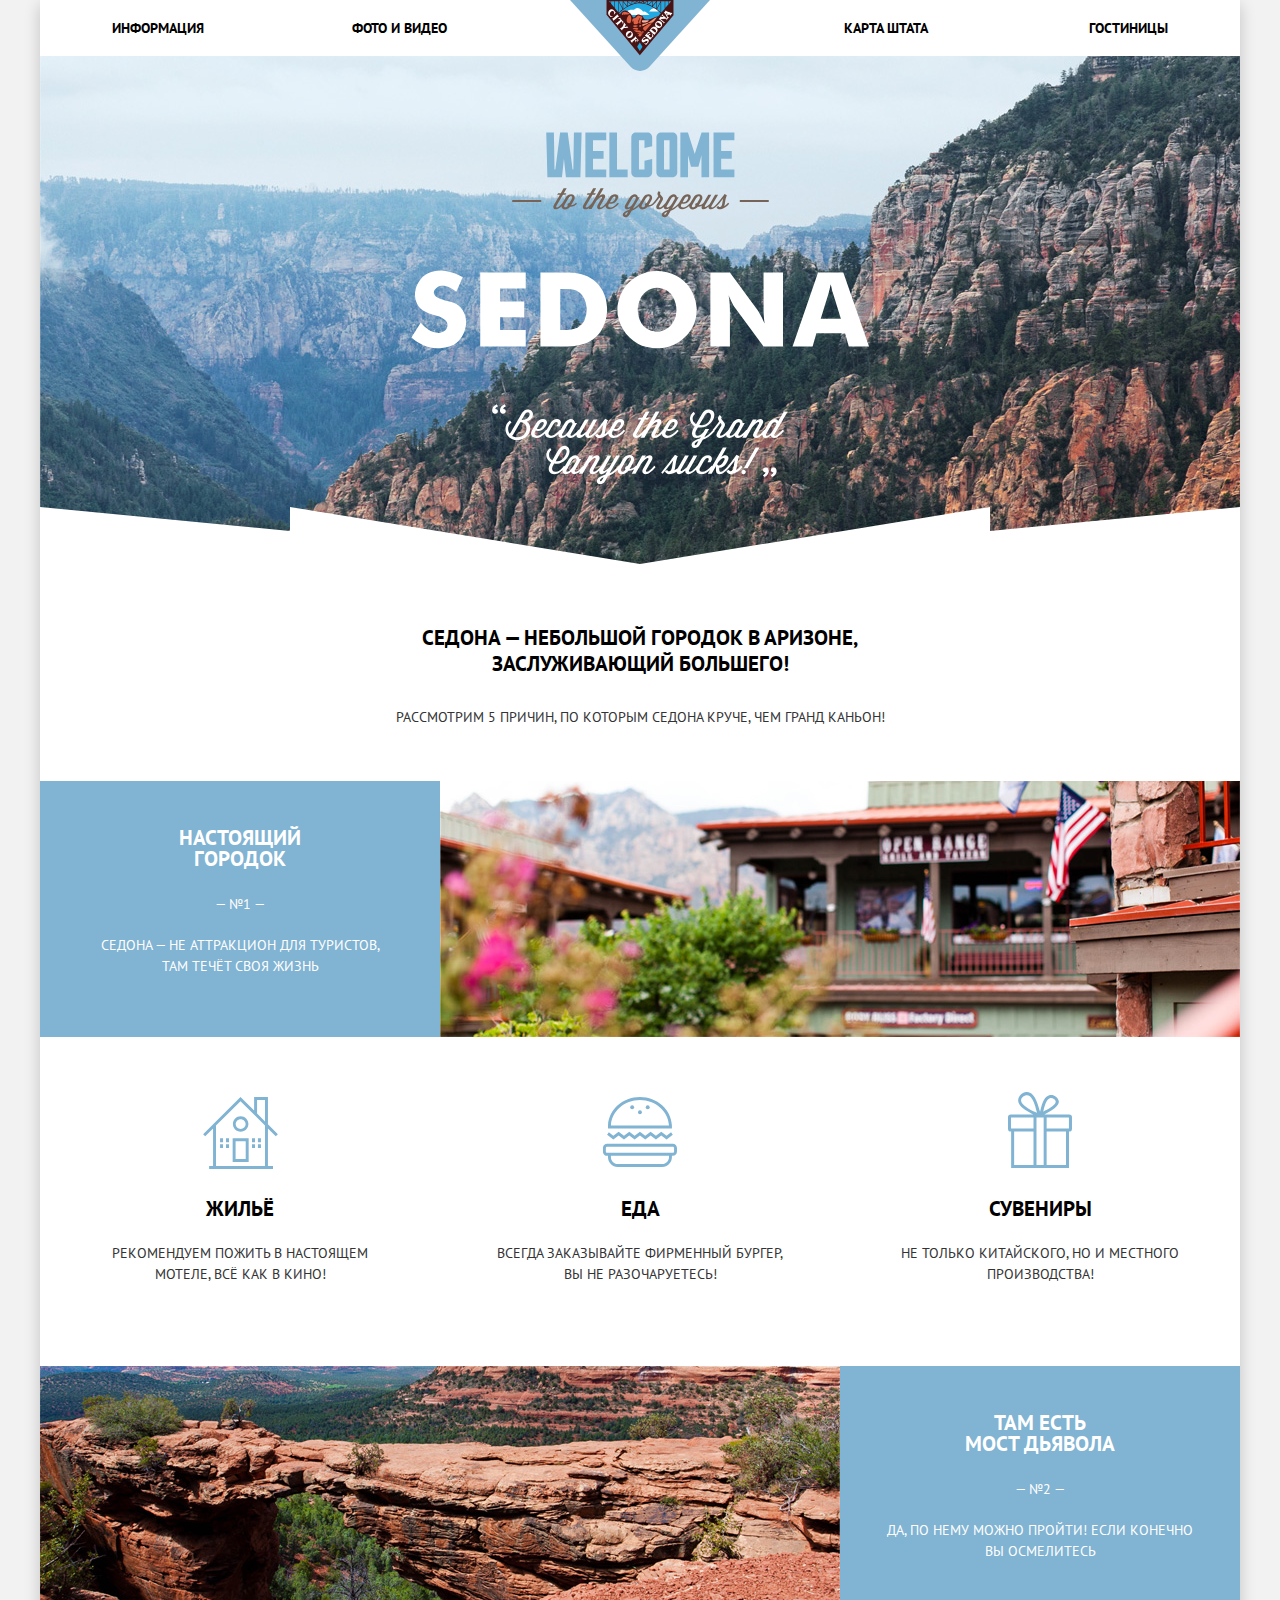
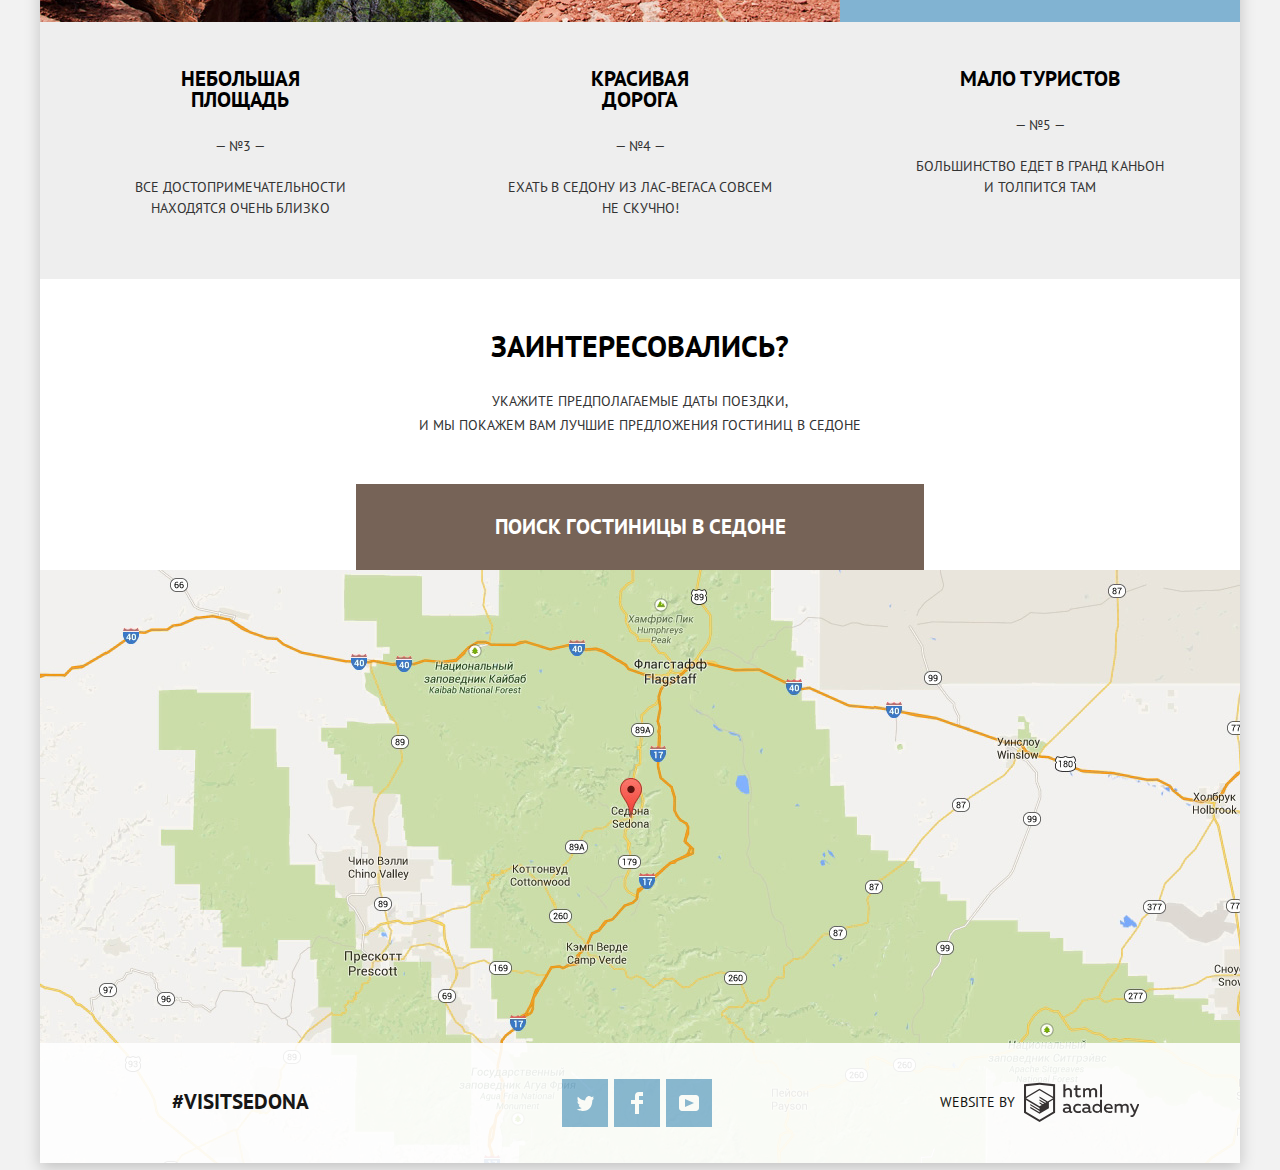
==== commit 9f1f25b3: "проблема с ие" ====
--- a/index.html
+++ b/index.html
@@ -86,27 +86,37 @@
                <h2 class="visually-hidden">Поиск гостиницы в Седоне</h2>
                <b>Заинтересовались?</b>
                <p>Укажите предполагаемые даты поездки,<br> и мы покажем вам лучшие предложения гостиниц в седоне</p>
-               <a class="button-search" href="#">Поиск гостиницы в седоне</a>
+               <a class="button-search" href="searching-form.html">Поиск гостиницы в седоне</a>
                </div>
                <div class="form-place-container">
                   <form action="https://echo.htmlacademy.ru" method="post" class="hotel-searching">
                      <p class="hotel-searching-item"><label for="check-in">Дата заезда:</label>
                         <input id="check-in" type="text" name="check-in" value="" placeholder="24 апреля 2017">
-                        <button class="button-calendar" type="button" aria-label="Календарь"></button>
+                        <button class="button-calendar" type="button" aria-label="Календарь">
+                            <svg xmlns="http://www.w3.org/2000/svg" width="21" height="22" viewBox="0 0 21 22">
+                              <path d="M19.251 2.025h-2.845V.648c0-.381-.294-.689-.656-.689-.363 0-.656.308-.656.689v1.377h-3.938V.648c0-.381-.294-.689-.655-.689-.363 0-.657.308-.657.689v1.377H5.906V.648c0-.381-.294-.689-.656-.689-.363 0-.657.308-.657.689v1.377H1.75C.784 2.025 0 2.847 0 3.862v16.302C0 21.179.784 22 1.75 22h17.501c.966 0 1.749-.821 1.749-1.836V3.862c0-1.015-.783-1.837-1.749-1.837zm.437 18.139a.448.448 0 0 1-.437.459H1.75a.45.45 0 0 1-.438-.459V3.862a.45.45 0 0 1 .438-.459h2.844v1.378c0 .381.294.689.657.689.362 0 .656-.308.656-.689V3.403h3.938v1.378c0 .381.294.689.657.689.361 0 .655-.308.655-.689V3.403h3.938v1.378c0 .381.293.689.656.689.362 0 .656-.308.656-.689V3.403h2.845c.241 0 .437.206.437.459v16.302z"/>
+                              <path d="M4.594 8.225h2.625v2.066H4.594zM4.594 11.668h2.625v2.067H4.594zM4.594 15.112h2.625v2.066H4.594zM9.188 15.112h2.625v2.066H9.188zM9.188 11.668h2.625v2.067H9.188zM9.188 8.225h2.625v2.066H9.188zM13.781 15.112h2.625v2.066h-2.625zM13.781 11.668h2.625v2.067h-2.625zM13.781 8.225h2.625v2.066h-2.625z"/>
+                            </svg>
+                        </button>
                      </p>
                      <p class="hotel-searching-item"><label for="check-out">Дата выезда:</label>
                         <input id="check-out" type="text" name="check-out" value="" placeholder="4 июля 2017">
-                        <button class="button-calendar" type="button" aria-label="Календарь"></button>
+                        <button class="button-calendar" type="button" aria-label="Календарь">
+                          <svg xmlns="http://www.w3.org/2000/svg" width="21" height="22" viewBox="0 0 21 22">
+                            <path d="M19.251 2.025h-2.845V.648c0-.381-.294-.689-.656-.689-.363 0-.656.308-.656.689v1.377h-3.938V.648c0-.381-.294-.689-.655-.689-.363 0-.657.308-.657.689v1.377H5.906V.648c0-.381-.294-.689-.656-.689-.363 0-.657.308-.657.689v1.377H1.75C.784 2.025 0 2.847 0 3.862v16.302C0 21.179.784 22 1.75 22h17.501c.966 0 1.749-.821 1.749-1.836V3.862c0-1.015-.783-1.837-1.749-1.837zm.437 18.139a.448.448 0 0 1-.437.459H1.75a.45.45 0 0 1-.438-.459V3.862a.45.45 0 0 1 .438-.459h2.844v1.378c0 .381.294.689.657.689.362 0 .656-.308.656-.689V3.403h3.938v1.378c0 .381.294.689.657.689.361 0 .655-.308.655-.689V3.403h3.938v1.378c0 .381.293.689.656.689.362 0 .656-.308.656-.689V3.403h2.845c.241 0 .437.206.437.459v16.302z"/>
+                            <path d="M4.594 8.225h2.625v2.066H4.594zM4.594 11.668h2.625v2.067H4.594zM4.594 15.112h2.625v2.066H4.594zM9.188 15.112h2.625v2.066H9.188zM9.188 11.668h2.625v2.067H9.188zM9.188 8.225h2.625v2.066H9.188zM13.781 15.112h2.625v2.066h-2.625zM13.781 11.668h2.625v2.067h-2.625zM13.781 8.225h2.625v2.066h-2.625z"/>
+                          </svg>
+                        </button>
                      </p>
                      <div class="form-container">
-                        <p class="hotel-searching-item"><label for="adults">Взрослые:</label>
+                        <p class="hotel-searching-item"><label for="adults" class="labels">Взрослые:</label>
                            <button class="button button-minus" type="button" aria-label="Уменьшить"></button>
-                           <input id="adults" type="text" name="adults" value="" placeholder="2">
+                           <input id="adults" type="text" name="adults" value="2" maxlength="4" placeholder="">
                            <button class="button button-plus" type="button" aria-label="Увеличить"></button>
                         </p>
                         <p class="hotel-searching-item"><label for="children">Дети:</label>
                            <button class="button button-minus" type="button" aria-label="Уменьшить"></button>
-                           <input id="children" type="text" name="children" value="" placeholder="0">
+                           <input id="children" type="text" name="children" value="0" maxlength="4" placeholder="">
                            <button class="button button-plus" type="button" aria-label="Увеличить"></button>
                         </p>
                      </div>
@@ -166,6 +176,6 @@
             </div>
          </footer>
       </div>
-      <script src="js/script.js"></script>
+    <script src="js/script.js"></script>
    </body>
 </html>
--- a/css/style.css
+++ b/css/style.css
@@ -11,7 +11,7 @@
 }
 
 body {
-    min-width: 1280px;
+    min-width: 1200px;
     margin: 0;
     font-family: "PT Sans","Arial", sans-serif;
     font-size: 14px;
@@ -89,7 +89,6 @@
     left: 50%;
     margin-left: -70px;
     z-index: 1;
-/*Для того,чтобы при добавлении элементов в меню на нижнюю строку без маргина у второго элемента, логотип был над этой строкой*/
 }
 
 .site-navigation {
@@ -141,12 +140,11 @@
 
 .background-sedona {
     width: 100%;
- /* требование 3.9 (крупное фото занимает всю ширину, в её нижней части есть белая маска)*/
     min-height: 508px;
     background-image: url("../img/polygon.svg"), url("../img/background-sedona.jpg");
-    background-size: 1200px 57px, 1200px 773px;
+    background-size: 1200px 57px, auto;
     background-repeat: no-repeat, no-repeat;
-    background-position: 0 100%, 0 -82px;
+    background-position: 0 100%, 0 -83px;
     background-color: #6CA2CA;
     margin-bottom: 61px;
     text-align: center;
@@ -165,7 +163,7 @@
     font-size: 14px;
     line-height: 21px;
     text-align: center;
-    z-index: 1;
+    z-index: 2;
     color: #333333;
     background-color: #ffffff;
 }
@@ -211,6 +209,7 @@
     width: 160px;
     margin: 0 auto 24px auto;
     padding-top: 101px;
+    color: #000000;
 }
 
 .recomendation-item p {
@@ -235,6 +234,7 @@
     line-height: 21px;
     font-weight: bold;
     margin: 0 auto 26px auto;
+    color: #000000;
 }
 
 .reason-item p {
@@ -259,6 +259,7 @@
     display: block;
     width: 160px;
     margin: 0 auto 25px auto;
+    color: #ffffff;
 }
 
 .reason-number {
@@ -343,6 +344,7 @@
 
 .booking p {
     margin-bottom: 47px;
+    padding: 0 50px;
 }
 
 .button-search {
@@ -352,6 +354,7 @@
     line-height: 26px;
     font-weight: bold;
     border: none;
+    vertical-align: center;
     text-align: center;
     text-transform: uppercase;
     width: 568px;
@@ -400,11 +403,10 @@
 
 .form-place-container {
   position:relative;
-  outline: 1px solid red;
 }
 
 .hotel-searching {
-    display: none;
+    display: block;
     position: absolute;
     top: 0;
     left: 316px;
@@ -414,12 +416,13 @@
     width: 568px;
     margin: 0;
     padding: 55px;
+    box-shadow: 0px 7px 15px 0 rgba(0, 1, 1, 0.15);
     color: #000000;
     background-color: #ffffff;
-    z-index: 0;
 }
 
 .hotel-searching p {
+    padding: 0;
     margin-bottom: 29px;
 }
 
@@ -435,7 +438,7 @@
     -ms-flex-align: baseline;
     align-items: baseline;
     margin-top: 0;
-    z-index: 1;
+    z-index: 2;
 }
 
 .hotel-searching-item ::-webkit-input-placeholder {
@@ -484,7 +487,6 @@
 
 .form-place-container {
     position: relative;
-    outline: 1px solid red;
 }
 
 .form-container {
@@ -501,34 +503,52 @@
 }
 
 .form-container p {
-    width: 224px;
+    width: 225px;
     margin: 0;
     padding: 0;
 }
 
 .form-container p:nth-child(2) {
-    padding-left: 47px;
+    padding-left: 45px;
 }
 
 .button-calendar {
     position: absolute;
-    top: 6px;
-    right: 10px;
-    background-image: url("../img/calendar.svg");
+    top: 8px;
+    right: 9px;
+    padding: 0;
     width: 21px;
     height: 22px;
     border: none;
+    outline: none;
     cursor: pointer;
     color: #a9a9a9;
     background-color: transparent;
 }
 
+.button-calendar path {
+  fill: #cacaca;
+}
+
+.button-calendar:hover path,
+.button-caldendar:focus path {
+  fill: #000000;
+}
+
+.button-calendar:active path {
+  fill: #81b3d2;
+}
+
 .hotel-searching input[type="text"] {
     font: inherit;
-    width: 348px;
+    width: 347px;
     min-height: 38px;
+    margin: 0;
+    padding: 0;
     border: 0;
+    outline:none;
     background-color: #f2f2f2;
+    outline: none;
 }
 
 .form-container input[type="text"] {
@@ -537,61 +557,131 @@
     min-height: 38px;
     padding: 0 38px;
     border: 0;
+    text-align: center;
+    outline:none;
     background-color: #f2f2f2;
 }
 
 .button {
+    outline:none;
+    padding: 0px;
+}
+
+.button-minus {
+    position: absolute;
+    top: 0px;
+    right: 76px;
     content: "";
     border: 0;
+
+    width: 38px;
+    height: 38px;
+    cursor: pointer;
+    background-color: #f2f2f2;
+}
+
+.button-plus {
+    position: absolute;
+    top: 0px;
+    right: 0px;
+    content: "";
+    border: 0;
+    width: 38px;
+    height: 38px;
+    cursor: pointer;
+    background-color: #f2f2f2;
+}
+
+.button-minus::before {
+    position: absolute;
+    content: "";
+    top: 18px;
+    right: 13px;
     width: 12px;
     height: 3px;
-    cursor: pointer;
-    background-color: #A9A9A9;
-}
-
-.button-minus {
-    position: absolute;
-    top: 18px;
-    right: 88px;
-}
-
-.button-plus {
-    position: absolute;
+    border: 0;
+    background-color: #a9a9a9;
+}
+
+.button-plus::before {
+    position: absolute;
+    content: "";
     top: 18px;
     right: 13px;
-}
-
-.button-plus::after {
-    position: absolute;
-    content: "";
     width: 12px;
     height: 3px;
-    top: 0;
-    right: 0;
-    background-color: #A9A9A9;
+    border: 0;
+    background-color: #a9a9a9;
+}
+
+.button-plus::after {
+    position: absolute;
+    content: "";
+    top: 18px;
+    right: 13px;
+    width: 12px;
+    height: 3px;
+    border: 0;
+    background-color: #a9a9a9;
     -webkit-transform: rotate(90deg);
     -ms-transform: rotate(90deg);
     transform: rotate(90deg);
 }
 
+.button-minus:hover::before,
+.button-minus:focus::before
+ {
+    background-color: #000000;
+}
+
+.button-minus:active::before {
+    background-color: #81b3d2;
+}
+
+.button-plus:hover::before,
+.button-plus:focus::before,
+.button-plus:hover::after,
+.button-plus:focus::after {
+    background-color: #000000;
+}
+
+.button-plus:active::before,
+.button-plus:active::after {
+    background-color: #81b3d2;
+}
+
 .close-form-container {
-  position: relative;
-  padding-top: 57px;
-  background-color: white;
-  z-index: 1;
-}
-
-@keyframes form{
-  0% {
-    top: -395px;
-    left: 316px;
+    position: relative;
+    padding-top: 57px;
+    background-color: white;
+    z-index: 2;
+}
+
+@-webkit-keyframes form-opening{
+    0% {
+      top: -395px;
+      left: 316px;
   }
 }
 
+@keyframes form-opening{
+    0% {
+      top: -395px;
+      left: 316px;
+  }
+}
+
+.hidden {
+  display: none;
+}
+
 .form-show {
     display: block;
-    animation-name: form;
-    animation-duration: 1.5s;
+    -webkit-animation-name: form-opening;
+            animation-name: form-opening;
+    -webkit-animation-duration: 1.5s;
+            animation-duration: 1.5s;
+    z-index: 1;
 }
 
 /*Карта*/
@@ -600,10 +690,11 @@
     width: 1200px;
     height: 593px;
     background-image: url("../img/sedona-map.jpg");
+    background-color: #c4ecb4;
 }
 
 .iframe-map {
-  border: 0;
+    border: 0;
 }
 
 /*Футер*/
@@ -617,6 +708,8 @@
     line-height: 26px;
     font-weight: normal;
     opacity: 0.9;
+    position: relative;
+    z-index: 0;
     color: #000000;
     background-color: #ffffff;
 }
@@ -634,7 +727,7 @@
     font-size: 21px;
     line-height: 26px;
     font-weight: bold;
-    padding-top: 48px;
+    padding-top: 46px;
 }
 
 .visitsedona a {
@@ -657,7 +750,7 @@
     display: block;
     margin: 0;
     position: relative;
-    padding: 45px 125px 45px 0;
+    padding: 43px 125px 45px 0;
 }
 
 .company-logo {
@@ -665,7 +758,7 @@
     margin: 0;
     padding: 0;
     position: absolute;
-    top: 40px;
+    top: 36px;
     left: 84px;
 }
 
@@ -723,7 +816,7 @@
 }
 
 .social-button:active path {
-    fill: #89B8D2;
+    opacity: 0.3;
 }
 
 /*Вторая страница*/
@@ -738,7 +831,6 @@
     line-height: 26px;
     font-weight: bold;
     color: #000000;
-    background-color: #ffffff;
 }
 
 .hotel-name a:hover,
@@ -747,7 +839,6 @@
     line-height: 26px;
     font-weight: bold;
     color: #81b3d2;
-    background-color: #ffffff;
 }
 
 .hotel-name a:active {
@@ -755,7 +846,6 @@
     line-height: 26px;
     font-weight: bold;
     color: rgba(0, 0, 0, 0.3);
-    background-color: #ffffff;
 }
 
 .hotels-list p {
@@ -862,11 +952,15 @@
 .about-hotel {
     display: block;
     padding: 3px 16px;
+    word-wrap: break-word;
+    text-align: center;
 }
 
 .booking-button {
     display: block;
     padding: 3px 16px;
+    word-wrap: break-word;
+    text-align: center;
 }
 
 .hotel-item-container {
@@ -936,3 +1030,176 @@
 .hotels-list-item:first-child {
     border-top: 1px solid #eae8ea;
 }
+/**/
+
+.hotel-conditions {
+  background-color: #455E71;
+}
+
+.hotel-conditions-form {
+  display: flex;
+}
+
+.conditions-form {
+  display: flex;
+  flex-direction: column;
+  width: 260px;
+  padding: 27px 73px;
+  outline: 1px solid red;
+}
+
+.conditions-form:nth-child(2) {
+  padding-left: 68px;
+}
+
+.price-range {/*??*/
+  display: flex;
+  flex-direction: column;
+  outline: 1px solid red;
+}
+
+.conditions-form b {
+  font-size: 16px;
+  line-height: 21px;
+  font-weight: bold;
+  margin-bottom: 25px;
+  color: #ffffff;
+  background-color: transparent;
+}
+
+.conditions-form p {
+  position: relative;
+  font-size: 14px;
+  line-height: 21px;
+  padding: 0;
+  padding-left: 40px;
+  margin: 0;
+  margin-bottom: 25px;
+  color: #ffffff;
+
+}
+
+.conditions-form p::before {
+  position: absolute;
+  content:"";
+  top: -1px;
+  left: -1px;
+  width: 23px;
+  height: 23px;
+  background-image: url("../img/checkbox-off.svg");
+  cursor: pointer;
+  background-color: transparent;
+}
+
+.conditions-form input[type="checkbox"] {
+  display: none;
+}
+
+.condition-form p:checked::before {
+  position: absolute;
+  content:"";
+  top: 0;
+  left: 0px;
+  width: 23px;
+  height: 23px;
+  background-image: url("../img/checkbox-off.svg");
+  background-size: 23px 23px;
+  cursor: pointer;
+  background-color: red;
+}
+
+/**/
+
+.sorting-list {
+  list-style: none;
+  margin: 0;
+  padding: 0;
+  padding-top: 2px;
+}
+
+.search-results {
+  display: flex;
+  padding: 30px 73px;
+  align-items: center;
+}
+
+.search-results b{
+  font-size: 21px;
+  line-height: 26px;
+  font-weight: bold;
+  padding-right: 48px;
+  color: #000000;
+
+  background-color: #ffffff;
+}
+
+.search-results p {
+font-size: 12px;
+line-height: 18px;
+padding-top: 2px;
+padding-right: 40px;
+margin: 0;
+color: #000000;
+background-color: #ffffff;
+}
+
+.sorting-list {
+  display: flex;
+}
+
+.sorting-item {
+  font-size: 12px;
+  line-height: 18px;
+  padding-right: 33px;
+}
+
+.sorting-item a {
+  border-bottom: 1px dotted rgba(0, 0, 0, 0.3);
+  color: rgba(0, 0, 0, 0.3);
+  background-color: #ffffff;
+  outline: none;
+}
+
+.sorting-item a:hover,
+.sorting-item a:focus {
+  border-bottom: 1px dotted #81b3d2;
+  outline: none;
+  color: #81b3d2;
+  background-color: #ffffff;
+}
+
+.sorting-item a:active {
+  border: none;
+  color: #000000;
+  background-color: #ffffff;
+}
+
+.cursors {
+  display: flex;
+  position: relative;
+  justify-content: space-between;
+  width: 35px;
+  margin-left: auto;
+}
+
+.cursor path {
+  fill: #cacaca;
+}
+
+.cursor path:hover,
+.cursor path:focus {
+  fill: #000000;
+}
+
+.cursor path:active {
+  fill: #81b3d2;
+}
+
+.current-choise a{
+  border: none;
+  color: #81b3d2;
+}
+
+.current-cursor path{
+  fill: #81b3d2;
+}
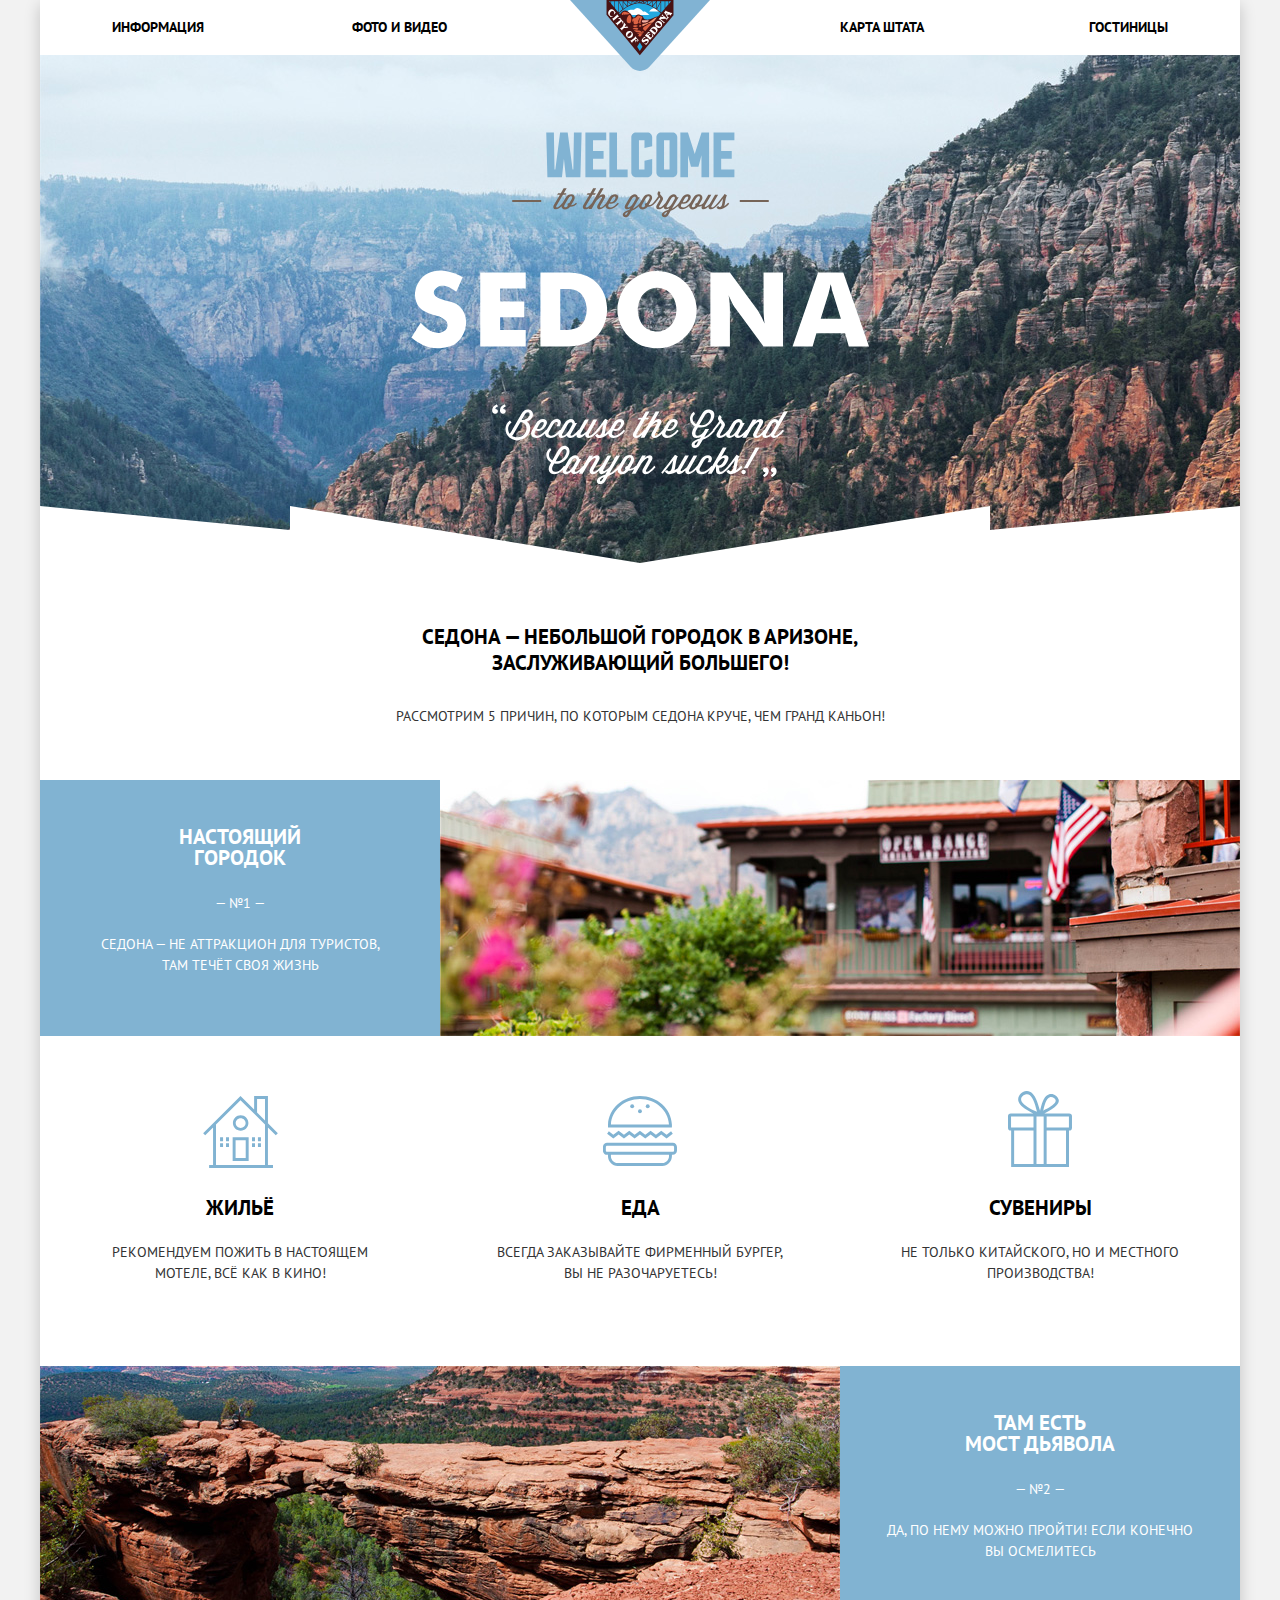
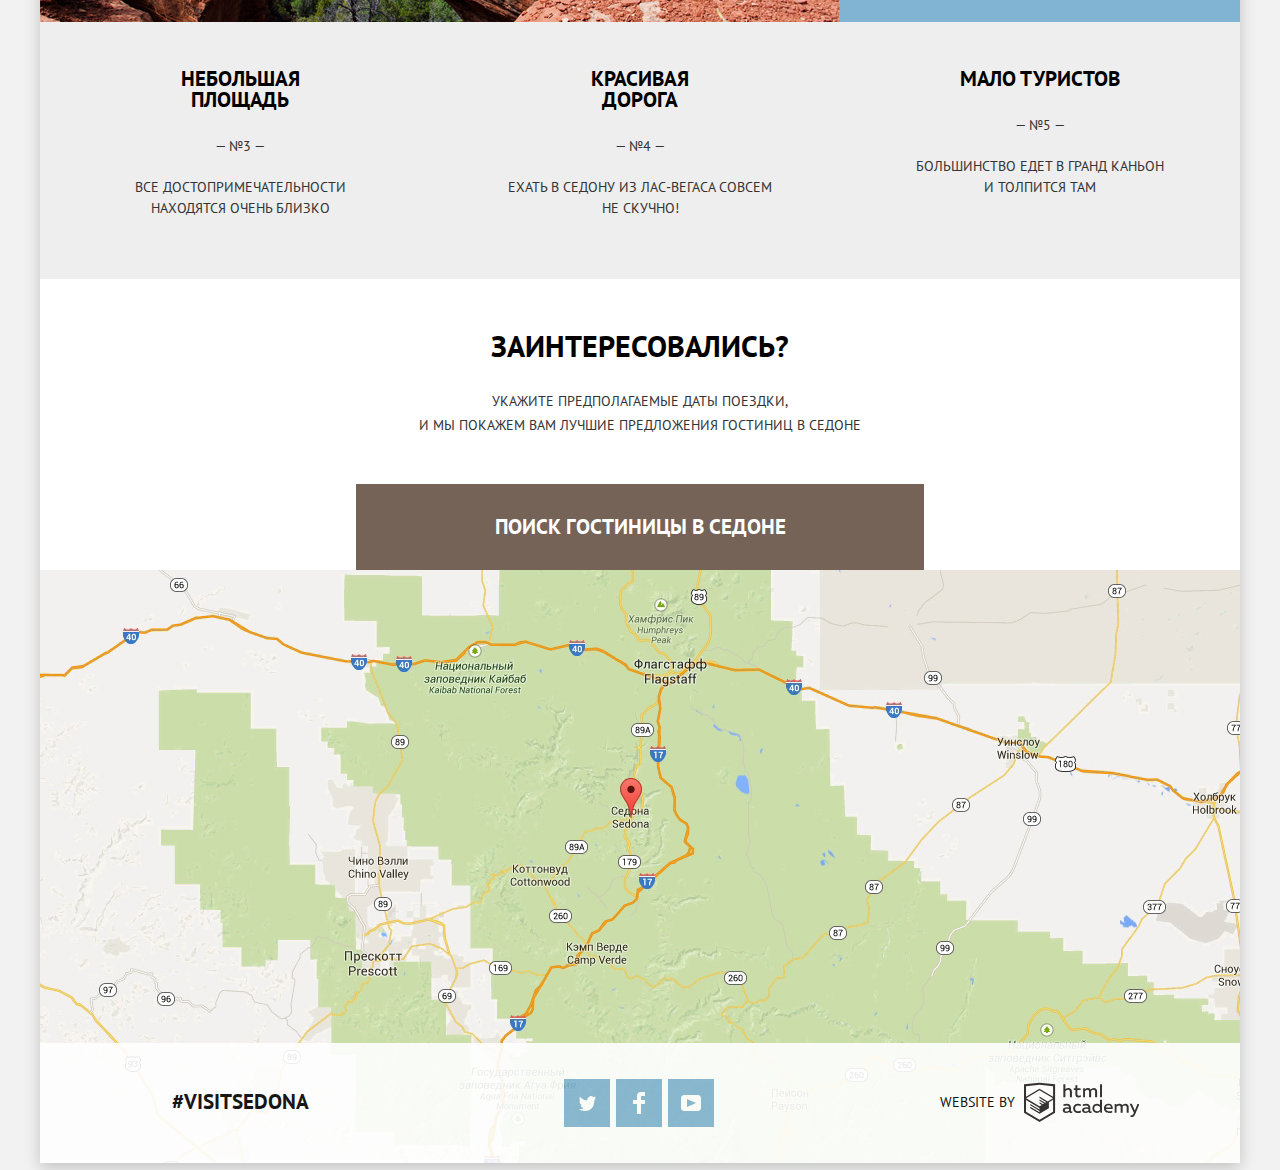
==== commit 57c5b0a3: "последние правки" ====
--- a/index.html
+++ b/index.html
@@ -1,140 +1,142 @@
 <!DOCTYPE html>
 <html lang="ru">
-   <head>
-      <meta charset="utf-8">
-      <title>HTML Academy: Седона</title>
-      <link href="https://fonts.googleapis.com/css?family=PT+Sans:400,700&amp;subset=cyrillic" rel="stylesheet">
-      <link href="css/normalize.css" rel="stylesheet">
-      <!--<link href="css/style.min.css" rel="stylesheet">-->
-      <link href="css/style.css" rel="stylesheet">
-   </head>
-   <body class="inner page">
-      <div class="container">
-         <header class="main-header">
+
+<head>
+    <meta charset="utf-8">
+    <title>HTML Academy: Седона</title>
+    <link href="https://fonts.googleapis.com/css?family=PT+Sans:400,700&amp;subset=cyrillic" rel="stylesheet">
+    <link href="css/normalize.css" rel="stylesheet">
+    <link href="css/style.min.css" rel="stylesheet">
+</head>
+
+<body class="inner page">
+    <div class="container">
+        <header class="main-header">
             <nav class="main-navigation">
-               <a href="#"  class="main-header-logo"><img src="img/header-logo.svg" width="140" height="71" alt="City of Sedona"></a>
-               <ul class="site-navigation">
-                  <li><a class="site-navigation-item" href="#">Информация</a></li>
-                  <li><a class="site-navigation-item" href="gallery.html">Фото и видео</a></li>
-                  <li><a class="site-navigation-item" href="map.html">Карта штата</a></li>
-                  <li><a class="site-navigation-item" href="hotels.html">Гостиницы</a></li>
-               </ul>
+                <a href="#" class="main-header-logo"><img src="img/header-logo.svg" width="140" height="71" alt="City of Sedona"></a>
+                <ul class="site-navigation">
+                    <li><a class="site-navigation-item" href="#">Информация</a></li>
+                    <li><a class="site-navigation-item" href="gallery.html">Фото и видео</a></li>
+                    <li><a class="site-navigation-item" href="map.html">Карта штата</a></li>
+                    <li><a class="site-navigation-item" href="hotels.html">Гостиницы</a></li>
+                </ul>
             </nav>
-         </header>
-         <main class="main-content">
+        </header>
+        <main class="main-content">
             <section class="about-sedona">
-               <div class="background-sedona">
-                  <img src="img/welcome.svg" width="459" height="353" alt="welcome to sedona">
-               </div>
-               <h1 class="visually-hidden">Седона-город в Аризоне</h1>
-               <p>Седона &mdash; небольшой городок в Аризоне, заслуживающий большего!</p>
+                <div class="background-sedona">
+                    <img src="img/welcome.svg" width="459" height="353" alt="welcome to sedona">
+                </div>
+                <h1 class="visually-hidden">Седона-город в Аризоне</h1>
+                <p>Седона &mdash; небольшой городок в Аризоне, заслуживающий большего!</p>
             </section>
             <section class="reasons-and-recomendations">
-               <h2>Рассмотрим 5 причин, по которым Седона круче, чем гранд каньон!</h2>
-               <ul class="reasons-list">
-                  <li class="special-item">
-                     <div class="reason-item">
-                        <b>Настоящий городок</b>
-                        <span class="reason-number">&mdash; №1 &mdash;</span>
-                        <p>Седона — не аттракцион для туристов, там&nbsp;течёт своя жизнь</p>
-                     </div>
-                     <div class="background-city"></div>
-                  </li>
-                  <li>
-                     <ul class="sedona-recomendations">
-                        <li class="recomendation-item">
-                           <b class="house">Жильё</b>
-                           <p>Рекомендуем пожить в настоящем мотеле, всё как в кино!</p>
-                        </li>
-                        <li class="recomendation-item">
-                           <b class="food">Еда</b>
-                           <p>Всегда заказывайте фирменный бургер, вы&nbsp;не разочаруетесь!</p>
-                        </li>
-                        <li class="recomendation-item">
-                           <b class="souvenir">Сувениры</b>
-                           <p>Не только китайского, но и местного производства!</p>
-                        </li>
-                     </ul>
-                  </li>
-                  <li class="special-item">
-                     <div class="reason-item">
-                        <b>Там есть<br>мост дьявола</b>
-                        <span class="reason-number">&mdash; №2 &mdash;</span>
-                        <p>Да, по нему можно пройти! Если&nbsp;конечно вы осмелитесь</p>
-                     </div>
-                     <div class="background-bridge"></div>
-                  </li>
-                  <li class="reason-item">
-                     <b>Небольшая площадь</b>
-                     <span class="reason-number">&mdash; №3 &mdash;</span>
-                     <p>Все достопримечательности находятся&nbsp;очень близко</p>
-                  </li>
-                  <li class="reason-item">
-                     <b>Красивая дорога</b>
-                     <span class="reason-number">&mdash; №4 &mdash;</span>
-                     <p>Ехать в Седону из Лас&#x2010;Вегаса совсем не&nbsp;скучно!</p>
-                  </li>
-                  <li class="reason-item">
-                     <b>Мало туристов</b>
-                     <span class="reason-number">&mdash; №5 &mdash;</span>
-                     <p>Большинство едет в гранд каньон и&nbsp;толпится там</p>
-                  </li>
-               </ul>
+                <h2>Рассмотрим 5 причин, по которым Седона круче, чем гранд каньон!</h2>
+                <ul class="reasons-list">
+                    <li class="special-item">
+                        <div class="reason-item">
+                            <b>Настоящий городок</b>
+                            <span class="reason-number">&mdash; №1 &mdash;</span>
+                            <p>Седона — не аттракцион для туристов, там&nbsp;течёт своя жизнь</p>
+                        </div>
+                        <div class="background-city"></div>
+                    </li>
+                    <li>
+                        <ul class="sedona-recomendations">
+                            <li class="recomendation-item">
+                                <b class="house">Жильё</b>
+                                <p>Рекомендуем пожить в настоящем мотеле, всё как в кино!</p>
+                            </li>
+                            <li class="recomendation-item">
+                                <b class="food">Еда</b>
+                                <p>Всегда заказывайте фирменный бургер, вы&nbsp;не разочаруетесь!</p>
+                            </li>
+                            <li class="recomendation-item">
+                                <b class="souvenir">Сувениры</b>
+                                <p>Не только китайского, но и местного производства!</p>
+                            </li>
+                        </ul>
+                    </li>
+                    <li class="special-item">
+                        <div class="reason-item">
+                            <b>Там есть<br>мост дьявола</b>
+                            <span class="reason-number">&mdash; №2 &mdash;</span>
+                            <p>Да, по нему можно пройти! Если&nbsp;конечно вы осмелитесь</p>
+                        </div>
+                        <div class="background-bridge"></div>
+                    </li>
+                    <li class="reason-item">
+                        <b>Небольшая площадь</b>
+                        <span class="reason-number">&mdash; №3 &mdash;</span>
+                        <p>Все достопримечательности находятся&nbsp;очень близко</p>
+                    </li>
+                    <li class="reason-item">
+                        <b>Красивая дорога</b>
+                        <span class="reason-number">&mdash; №4 &mdash;</span>
+                        <p>Ехать в Седону из Лас&#x2010;Вегаса совсем не&nbsp;скучно!</p>
+                    </li>
+                    <li class="reason-item">
+                        <b>Мало туристов</b>
+                        <span class="reason-number">&mdash; №5 &mdash;</span>
+                        <p>Большинство едет в гранд каньон и&nbsp;толпится там</p>
+                    </li>
+                </ul>
             </section>
             <section class="booking">
-               <div class="close-form-container">
-               <h2 class="visually-hidden">Поиск гостиницы в Седоне</h2>
-               <b>Заинтересовались?</b>
-               <p>Укажите предполагаемые даты поездки,<br> и мы покажем вам лучшие предложения гостиниц в седоне</p>
-               <a class="button-search" href="searching-form.html">Поиск гостиницы в седоне</a>
-               </div>
-               <div class="form-place-container">
-                  <form action="https://echo.htmlacademy.ru" method="post" class="hotel-searching">
-                     <p class="hotel-searching-item"><label for="check-in">Дата заезда:</label>
-                        <input id="check-in" type="text" name="check-in" value="" placeholder="24 апреля 2017">
-                        <button class="button-calendar" type="button" aria-label="Календарь">
+                <div class="close-form-container">
+                    <h2 class="visually-hidden">Поиск гостиницы в Седоне</h2>
+                    <b>Заинтересовались?</b>
+                    <p>Укажите предполагаемые даты поездки,<br> и мы покажем вам лучшие предложения гостиниц в седоне</p>
+                    <a class="button-search" href="searching-form.html">Поиск гостиницы в седоне</a>
+                </div>
+                <div class="form-place-container">
+                    <form action="https://echo.htmlacademy.ru" method="post" class="hotel-searching">
+                        <p class="hotel-searching-item hotel-special-item"><label for="check-in">Дата заезда:</label>
+                            <input id="check-in" type="text" name="check-in" value="" placeholder="24 апреля 2017">
+                            <button class="button-calendar" type="button" aria-label="Календарь">
                             <svg xmlns="http://www.w3.org/2000/svg" width="21" height="22" viewBox="0 0 21 22">
                               <path d="M19.251 2.025h-2.845V.648c0-.381-.294-.689-.656-.689-.363 0-.656.308-.656.689v1.377h-3.938V.648c0-.381-.294-.689-.655-.689-.363 0-.657.308-.657.689v1.377H5.906V.648c0-.381-.294-.689-.656-.689-.363 0-.657.308-.657.689v1.377H1.75C.784 2.025 0 2.847 0 3.862v16.302C0 21.179.784 22 1.75 22h17.501c.966 0 1.749-.821 1.749-1.836V3.862c0-1.015-.783-1.837-1.749-1.837zm.437 18.139a.448.448 0 0 1-.437.459H1.75a.45.45 0 0 1-.438-.459V3.862a.45.45 0 0 1 .438-.459h2.844v1.378c0 .381.294.689.657.689.362 0 .656-.308.656-.689V3.403h3.938v1.378c0 .381.294.689.657.689.361 0 .655-.308.655-.689V3.403h3.938v1.378c0 .381.293.689.656.689.362 0 .656-.308.656-.689V3.403h2.845c.241 0 .437.206.437.459v16.302z"/>
                               <path d="M4.594 8.225h2.625v2.066H4.594zM4.594 11.668h2.625v2.067H4.594zM4.594 15.112h2.625v2.066H4.594zM9.188 15.112h2.625v2.066H9.188zM9.188 11.668h2.625v2.067H9.188zM9.188 8.225h2.625v2.066H9.188zM13.781 15.112h2.625v2.066h-2.625zM13.781 11.668h2.625v2.067h-2.625zM13.781 8.225h2.625v2.066h-2.625z"/>
                             </svg>
                         </button>
-                     </p>
-                     <p class="hotel-searching-item"><label for="check-out">Дата выезда:</label>
-                        <input id="check-out" type="text" name="check-out" value="" placeholder="4 июля 2017">
-                        <button class="button-calendar" type="button" aria-label="Календарь">
+                        </p>
+                        <p class="hotel-searching-item hotel-special-item"><label for="check-out">Дата выезда:</label>
+                            <input id="check-out" type="text" name="check-out" value="" placeholder="4 июля 2017">
+                            <button class="button-calendar" type="button" aria-label="Календарь">
                           <svg xmlns="http://www.w3.org/2000/svg" width="21" height="22" viewBox="0 0 21 22">
                             <path d="M19.251 2.025h-2.845V.648c0-.381-.294-.689-.656-.689-.363 0-.656.308-.656.689v1.377h-3.938V.648c0-.381-.294-.689-.655-.689-.363 0-.657.308-.657.689v1.377H5.906V.648c0-.381-.294-.689-.656-.689-.363 0-.657.308-.657.689v1.377H1.75C.784 2.025 0 2.847 0 3.862v16.302C0 21.179.784 22 1.75 22h17.501c.966 0 1.749-.821 1.749-1.836V3.862c0-1.015-.783-1.837-1.749-1.837zm.437 18.139a.448.448 0 0 1-.437.459H1.75a.45.45 0 0 1-.438-.459V3.862a.45.45 0 0 1 .438-.459h2.844v1.378c0 .381.294.689.657.689.362 0 .656-.308.656-.689V3.403h3.938v1.378c0 .381.294.689.657.689.361 0 .655-.308.655-.689V3.403h3.938v1.378c0 .381.293.689.656.689.362 0 .656-.308.656-.689V3.403h2.845c.241 0 .437.206.437.459v16.302z"/>
                             <path d="M4.594 8.225h2.625v2.066H4.594zM4.594 11.668h2.625v2.067H4.594zM4.594 15.112h2.625v2.066H4.594zM9.188 15.112h2.625v2.066H9.188zM9.188 11.668h2.625v2.067H9.188zM9.188 8.225h2.625v2.066H9.188zM13.781 15.112h2.625v2.066h-2.625zM13.781 11.668h2.625v2.067h-2.625zM13.781 8.225h2.625v2.066h-2.625z"/>
                           </svg>
                         </button>
-                     </p>
-                     <div class="form-container">
-                        <p class="hotel-searching-item"><label for="adults" class="labels">Взрослые:</label>
-                           <button class="button button-minus" type="button" aria-label="Уменьшить"></button>
-                           <input id="adults" type="text" name="adults" value="2" maxlength="4" placeholder="">
-                           <button class="button button-plus" type="button" aria-label="Увеличить"></button>
                         </p>
-                        <p class="hotel-searching-item"><label for="children">Дети:</label>
-                           <button class="button button-minus" type="button" aria-label="Уменьшить"></button>
-                           <input id="children" type="text" name="children" value="0" maxlength="4" placeholder="">
-                           <button class="button button-plus" type="button" aria-label="Увеличить"></button>
-                        </p>
-                     </div>
-                     <button class="button-submit" type="submit">Найти</button>
-                  </form>
-               </div>
-               <div class="sedona-map">
-                <iframe class="iframe-map" src="https://www.google.com/maps/embed?pb=!1m18!1m12!1m3!1d104770.38018730558!2d-111.86517855273749!3d34.85435832354931!2m3!1f0!2f0!3f0!3m2!1i1024!2i768!4f13.1!3m3!1m2!1s0x872da132f942b00d%3A0x5548c523fa6c8efd!2z0KHQtdC00L7QvdCwLCDQkNGA0LjQt9C-0L3QsCA4NjMzNiwg0KHQqNCQ!5e0!3m2!1sru!2sru!4v1550521004663" width="1200" height="593" allowfullscreen></iframe>
-               </div>
+                        <div class="form-container">
+                            <p class="hotel-searching-item"><label for="adults">Взрослые:</label>
+                                <button class="button button-minus" type="button" aria-label="Уменьшить"></button>
+                                <input id="adults" type="text" name="adults" value="2" maxlength="4" placeholder="">
+                                <button class="button button-plus" type="button" aria-label="Увеличить"></button>
+                            </p>
+                            <p class="hotel-searching-item"><label for="children">Дети:</label>
+                                <button class="button button-minus" type="button" aria-label="Уменьшить"></button>
+                                <input id="children" type="text" name="children" value="0" maxlength="4" placeholder="">
+                                <button class="button button-plus" type="button" aria-label="Увеличить"></button>
+                            </p>
+                        </div>
+                        <button class="button-submit" type="submit">Найти</button>
+                    </form>
+                </div>
+                <div class="sedona-map">
+                    <iframe class="iframe-map" src="https://www.google.com/maps/embed?pb=!1m18!1m12!1m3!1d104770.38018730558!2d-111.86517855273749!3d34.85435832354931!2m3!1f0!2f0!3f0!3m2!1i1024!2i768!4f13.1!3m3!1m2!1s0x872da132f942b00d%3A0x5548c523fa6c8efd!2z0KHQtdC00L7QvdCwLCDQkNGA0LjQt9C-0L3QsCA4NjMzNiwg0KHQqNCQ!5e0!3m2!1sru!2sru!4v1550521004663"
+                        width="1200" height="593" allowfullscreen></iframe>
+                </div>
             </section>
-         </main>
-         <footer class="main-footer map-under-footer">
-            <div  class="visitsedona">
-               <a href="#">#visitsedona</a>
+        </main>
+        <footer class="main-footer map-under-footer">
+            <div class="visitsedona">
+                <a href="#">#visitsedona</a>
             </div>
             <ul class="social-buttons">
-               <li>
-                  <a class="social-button social-twitter" href="https://twitter.com/htmlacademy_ru">
+                <li>
+                    <a class="social-button social-twitter" href="https://twitter.com/htmlacademy_ru">
                      <span class="visually-hidden">Twitter</span>
                      <svg xmlns="http://www.w3.org/2000/svg" width="17" height="15" viewBox="0 0 17 15">
                         <path fill="#FFF" d="M10.95.144c1.685-.496 2.984.27 3.577 1.179.673-.231
@@ -144,38 +146,41 @@
                            7.53.448 5.33c.285.328 1.067.536 1.34.472C1.085 5.561-.182 2.442.894.85c1.818 1.854 3.735 3.606
                            7.152 3.773C8.254 2.33 9.183.793 10.95.144z"/>
                      </svg>
-                  </a>
-               </li>
-               <li>
-                  <a class="social-button social-facebook" href="https://facebook.com/htmlacademy">
+                    </a>
+                </li>
+                <li>
+                    <a class="social-button social-facebook" href="https://facebook.com/htmlacademy">
                      <span class="visually-hidden">Facebook</span>
                      <svg xmlns="http://www.w3.org/2000/svg" width="12" height="22" viewBox="0 0 12 22">
                         <path fill="#FFF" d="M12 4V0H8a4 4 0 0 0-4 4v4H0v4h4v10h4V12h4V8H8V4h4z"/>
                      </svg>
-                  </a>
-               </li>
-               <li>
-                  <a class="social-button social-youtube" href="https://www.youtube.com/channel/UChUxTMjJGo-JDRY8pNTGL2g">
+                    </a>
+                </li>
+                <li>
+                    <a class="social-button social-youtube" href="https://www.youtube.com/channel/UChUxTMjJGo-JDRY8pNTGL2g">
                      <span class="visually-hidden">Youtube</span>
                      <svg xmlns="http://www.w3.org/2000/svg" width="20" height="16" viewBox="0 0 20 16">
                         <path fill="#FFF" d="M17 0H3C1.35 0 0 1.35 0 3v10c0 1.65 1.35 3 3 3h14c1.65 0 3-1.35 3-3V3c0-1.65-1.35-3-3-3zM6.027
                            11.998V4.002L15.014 8l-8.987 3.998z"/>
                      </svg>
-                  </a>
-               </li>
+                    </a>
+                </li>
             </ul>
             <div class="copyrights">
-               <p>
-                  website by
-                  <a href="https://htmlacademy.ru/intensive/htmlcss" class="company-logo" aria-label="Логотип Компании">
+                <p>
+                    website by
+                    <a href="https://htmlacademy.ru/intensive/htmlcss" class="company-logo" aria-label="Логотип Компании">
                      <svg  xmlns="http://www.w3.org/2000/svg" width="115" height="41" viewBox="0 0 113 39" >
                         <path fill="#231f20" d="M46.84 28.22a2.07 2.07 0 0 0 .58-.11v1.4a3.41 3.41 0 0 1-1.24.22 1.75 1.75 0 0 1-1.75-1 5.08 5.08 0 0 1-3.3 1.13c-1.59 0-3.06-.87-3.06-2.68 0-2.24 2.08-2.93 3.9-2.93a11.63 11.63 0 0 1 2.28.26v-.31c0-1.09-.8-1.86-2.3-1.86a7.79 7.79 0 0 0-3.15.67v-1.79a10.72 10.72 0 0 1 3.35-.58c2.48 0 4 1.18 4 3.83v3.14a.57.57 0 0 0 .69.61zm-6.76-1.19a1.42 1.42 0 0 0 1.64 1.29 3.56 3.56 0 0 0 2.53-1v-1.51a10.21 10.21 0 0 0-1.9-.22c-1.1.01-2.27.35-2.27 1.45zM53.06 20.62a5.29 5.29 0 0 1 2.7.67v1.79a4.28 4.28 0 0 0-2.42-.73 2.89 2.89 0 1 0 0 5.76 5.26 5.26 0 0 0 2.55-.67v1.8a6.58 6.58 0 0 1-2.9.6 4.42 4.42 0 0 1-4.72-4.54 4.54 4.54 0 0 1 4.79-4.68zM65.84 28.22a2.07 2.07 0 0 0 .58-.11v1.4a3.41 3.41 0 0 1-1.24.22 1.75 1.75 0 0 1-1.75-1 5.08 5.08 0 0 1-3.3 1.13c-1.59 0-3.06-.87-3.06-2.68 0-2.24 2.08-2.93 3.9-2.93a11.63 11.63 0 0 1 2.28.26v-.31c0-1.09-.8-1.86-2.3-1.86a7.79 7.79 0 0 0-3.15.67v-1.79a10.72 10.72 0 0 1 3.35-.58c2.48 0 4 1.18 4 3.83v3.14a.57.57 0 0 0 .69.61zm-6.76-1.19a1.42 1.42 0 0 0 1.64 1.29 3.56 3.56 0 0 0 2.53-1v-1.51a10.21 10.21 0 0 0-1.9-.22c-1.11.01-2.27.35-2.27 1.45zM76.67 16.85v12.76h-1.76v-1.39a4.07 4.07 0 0 1-3.35 1.62 4.62 4.62 0 0 1 0-9.22 4 4 0 0 1 3.15 1.37v-5.14h2zm-4.76 5.48a2.9 2.9 0 0 0 0 5.8 3 3 0 0 0 2.79-1.84v-2.13a3.06 3.06 0 0 0-2.79-1.83zM82.99 20.62c3.48 0 4.68 2.81 4.12 5.34h-6.58c.22 1.57 1.75 2.22 3.35 2.22a6.41 6.41 0 0 0 2.77-.62v1.68a7.5 7.5 0 0 1-3.14.6c-2.68 0-5-1.53-5-4.61a4.39 4.39 0 0 1 4.48-4.61zm.09 1.62a2.39 2.39 0 0 0-2.57 2.26h4.85a2.06 2.06 0 0 0-2.28-2.26zM89.1 29.61v-8.75h1.73v1.09a4 4 0 0 1 2.92-1.33 3 3 0 0 1 2.73 1.4 4.33 4.33 0 0 1 3.06-1.4 3.21 3.21 0 0 1 3.32 3.52v5.47h-2V24.2a1.67 1.67 0 0 0-1.73-1.84 2.94 2.94 0 0 0-2.17 1.18V29.61h-2V24.2a1.67 1.67 0 0 0-1.73-1.84 3.11 3.11 0 0 0-2.32 1.35v5.91h-2zM111.47 20.86h2l-4.1 9.93c-.95 2.28-2.19 3-3.52 3a5 5 0 0 1-1.15-.15v-1.66a3 3 0 0 0 .89.13c.95 0 1.66-.67 2.17-2l.18-.44-4.16-8.82h2.13l3 6.6zM40.66 1.53v5a4 4 0 0 1 2.83-1.2A3.41 3.41 0 0 1 47.1 8.9v5.41h-2V9.15a1.9 1.9 0 0 0-2-2.1 3.08 3.08 0 0 0-2.44 1.46v5.8h-2V1.53h2zM52.43 2.42v3.12h3.17v1.71h-3.17v4c0 1.15.53 1.53 1.66 1.53a4.71 4.71 0 0 0 1.77-.35v1.68a7.14 7.14 0 0 1-2.35.38 2.68 2.68 0 0 1-3-2.88V7.23h-1.6V5.52h1.57V2.88zM58.1 14.29V5.54h1.73v1.09a4 4 0 0 1 2.92-1.33 3 3 0 0 1 2.73 1.4 4.33 4.33 0 0 1 3.06-1.4 3.21 3.21 0 0 1 3.32 3.52v5.47h-2V8.88a1.67 1.67 0 0 0-1.73-1.84 2.94 2.94 0 0 0-2.17 1.18V14.29h-2V8.88a1.67 1.67 0 0 0-1.73-1.84 3.11 3.11 0 0 0-2.32 1.35v5.91h-2zM74.72 1.52h1.95v12.76h-1.95zM15.44.02h-.16L0 1.62v28l15.28 9.09 15.28-9.09v-28zm13.12 28.45l-13.28 7.9L2 28.47V16.99l13.22 7.87v1.43l-9.07-5.4v1.38l9.11 5.47v1.46l-9.1-5.42v1.38l9.11 5.47 9.19-5.5V19.22l4.1-2.45v11.67zm0-13.16l-3.65 2.14-1.68 1-8-4.76v1.38l6.84 4.07h-.06l-.15.09-1 .57-5.64-3.36v1.38l4.45 2.65-1.05.7-3.36-2v1.38l2.21 1.3-2.25 1.35-13.16-7.82 13.17-7.92zm0-1.39L15.21 6.05l-13.2 7.86V3.41l13.28-1.39 13.28 1.39v10.51z"/>
                      </svg>
-                  </a>
-               </p>
+                    </a>
+                </p>
             </div>
-         </footer>
-      </div>
-    <script src="js/script.js"></script>
-   </body>
+        </footer>
+    </div>
+
+    <script src="js/script.min.js"></script>
+
+</body>
+
 </html>
--- a/css/style.min.css
+++ b/css/style.min.css
@@ -1 +1 @@
-*,::after,::before{-webkit-box-sizing:inherit;box-sizing:inherit}html{-webkit-box-sizing:border-box;box-sizing:border-box}body{min-width:1280px;margin:0;font-family:"PT Sans","Arial",sans-serif;font-size:14px;line-height:26px;text-transform:uppercase;background-color:#f2f2f2}.container{width:1200px;margin:0 auto;color:#000;background-color:#fff;-webkit-box-shadow:0 5px 15px 0 rgba(0,1,1,.2);box-shadow:0 5px 15px 0 rgba(0,1,1,.2)}.visually-hidden{position:absolute;width:1px;height:1px;margin:-1px;border:0;padding:0;white-space:nowrap;-webkit-clip-path:inset(100%);clip-path:inset(100%);clip:rect(0 0 0 0);overflow:hidden}.reasons-list,.sedona-recomendations,.site-navigation,.social-buttons li{list-style:none}a{text-decoration:none}.site-navigation a,body{color:#000}.site-navigation a:focus,.site-navigation a:hover{color:#81b3d2}.site-navigation a:active{color:rgba(0,0,0,.3)}.current-page a,.current-page a:active,.current-page a:focus,.current-page a:hover{color:#766357}.main-navigation{font-size:14px;font-weight:700;color:#000;background-color:#fff;position:relative}.main-header-logo{position:absolute;top:0;left:50%;margin-left:-70px;z-index:1}.site-navigation{display:-webkit-box;display:-ms-flexbox;display:flex;-ms-flex-wrap:wrap;flex-wrap:wrap;width:1200px;margin:0;padding:0}.site-navigation li{display:block;min-width:240px;padding:15px 0}.site-navigation li:nth-child(4n+1),.site-navigation li:nth-child(4n+2){text-align:left;padding-left:72px}.site-navigation li:nth-child(4n+3),.site-navigation li:nth-child(4n+4){text-align:right;padding-right:72px}.site-navigation li:nth-child(4n+2){margin-right:240px}.about-sedona{font-size:21px;font-weight:700;color:#000;background-color:#fff}.about-sedona p{display:block;width:440px;text-align:center;margin:0 auto 30px}.background-sedona{width:100%;min-height:508px;background-image:url(../img/polygon.svg),url(../img/background-sedona.jpg);background-size:1200px 57px,1200px 773px;background-repeat:no-repeat,no-repeat;background-position:0 100%,0 -82px;background-color:#6ca2ca;margin-bottom:61px;text-align:center;padding-top:76px}.reasons-list,.sedona-recomendations{margin:0;padding:0}.reasons-and-recomendations{font-size:14px;line-height:21px;text-align:center;color:#333;background-color:#fff}.reasons-and-recomendations h2{font-size:14px;font-weight:400;margin:0 0 53px;color:#333;background-color:#fff}.reasons-list,.sedona-recomendations{display:-webkit-box;display:-ms-flexbox;display:flex;width:1200px;-ms-flex-wrap:wrap;flex-wrap:wrap}.recomendation-item{width:400px;padding:60px 50px}.reason-item b,.recomendation-item b{display:block;width:160px;font-size:21px;line-height:21px;font-weight:700}.recomendation-item b{position:relative;padding-top:101px;margin:0 auto 24px}.recomendation-item p{display:block;padding:0;margin-bottom:21px}.reason-item{width:400px;padding:46px 40px;-webkit-box-ordinal-group:2;-ms-flex-order:1;order:1;background-color:#eee}.reason-item b{margin:0 auto 26px}.reason-item p{margin:0 0 14px}.special-item>.reason-item{background-color:#81b3d2}.special-item{display:-webkit-box;display:-ms-flexbox;display:flex;width:1200px;color:#fff;background-color:#82b5d3}.special-item b{display:block;width:160px;margin:0 auto 25px}.reason-number{display:block;margin-bottom:20px}.background-bridge,.background-city{width:800px;height:256px;background-image:url(../img/background-city.jpg);-webkit-box-ordinal-group:2;-ms-flex-order:1;order:1}.background-bridge{background-image:url(../img/background-bridge.jpg);background-position:0 -76px;-webkit-box-ordinal-group:1;-ms-flex-order:0;order:0}.food::before,.house::before,.souvenir::before{content:"";position:absolute;top:0;left:50%;margin-left:-37px;width:75px;height:72px;background-image:url(../img/house.svg)}.food::before,.souvenir::before{width:74px;height:70px;background-image:url(../img/hamburger.svg)}.souvenir::before{margin-top:-5px;margin-left:-32px;width:64px;height:76px;background-image:url(../img/souvenir.svg)}.booking,.booking b{background-color:#fff}.booking{padding-top:57px;text-align:center;font-size:14px;line-height:24px;color:#333}.booking b{display:block;font-size:30px;line-height:36px;margin:-8px 0 25px;padding:0;color:#000}.booking p{margin-bottom:47px}.button-search{display:inline-block;font-family:"PT Sans","Arial",sans-serif;font-size:21px;line-height:26px;font-weight:700;border:0;text-align:center;text-transform:uppercase;width:568px;padding:30px 15px;color:#fff;background-color:#766357}.button-search:focus,.button-search:hover{color:#fff;background-color:#604e43}.button-search:active{color:rgba(255,255,255,.3);background-color:#503e33}.button-submit{font-family:"PT Sans","Arial",sans-serif;font-size:21px;line-height:26px;font-weight:700;width:458px;text-align:center;text-transform:uppercase;margin:0;padding:16px 15px;border:0;color:#fff;background-color:#81b3d2}.button-submit:focus,.button-submit:hover{color:#fff;background-color:#669ec0}.button-submit:active{color:rgba(255,255,255,.3);background-color:#5496bd}.hotel-searching{position:absolute;top:0;left:316px;font-size:14px;line-height:26px;font-weight:700;width:568px;margin:0;padding:55px;color:#000;background-color:#fff}.hotel-searching p{margin-bottom:29px}.hotel-searching-item{display:-webkit-box;display:-ms-flexbox;display:flex;position:relative;-webkit-box-pack:justify;-ms-flex-pack:justify;justify-content:space-between;-webkit-box-align:baseline;-ms-flex-align:baseline;align-items:baseline;margin-top:0}.hotel-searching-item ::-webkit-input-placeholder{font-size:14px;line-height:26px;font-weight:700;text-transform:uppercase;padding-left:13px;border:0;color:#000;background-color:#f2f3f3}.hotel-searching-item :-moz-input-placeholder,.hotel-searching-item ::-moz-input-placeholder{font-size:14px;line-height:26px;font-weight:700;text-transform:uppercase;padding-left:13px;border:0;color:#000;background-color:#f2f3f3}.hotel-searching-item :-ms-input-placeholder{font-size:14px;line-height:26px;font-weight:700;text-transform:uppercase;padding-left:13px;border:0;color:#000;background-color:#f2f3f3}.form-place-container{position:relative}.form-container{padding:0;display:-webkit-box;display:-ms-flexbox;display:flex;-webkit-box-pack:justify;-ms-flex-pack:justify;justify-content:space-between;width:458px;margin:0 0 54px}.form-container p{width:224px;margin:0;padding:0}.form-container p:nth-child(2){padding-left:47px}.button-calendar{position:absolute;top:6px;right:10px;background-image:url(../img/calendar.svg);width:21px;height:22px;border:0;cursor:pointer;color:#a9a9a9;background-color:transparent}.form-container input[type=text],.hotel-searching input[type=text]{font:inherit;width:348px;min-height:38px;border:0;background-color:#f2f2f2}.form-container input[type=text]{width:114px;padding:0 38px}.button{content:"";border:0;width:12px;height:3px;cursor:pointer;background-color:#a9a9a9}.button-minus,.button-plus{position:absolute;top:18px;right:88px}.button-plus{right:13px}.button-plus::after{position:absolute;content:"";width:12px;height:3px;top:0;right:0;background-color:#a9a9a9;-webkit-transform:rotate(90deg);-ms-transform:rotate(90deg);transform:rotate(90deg)}.sedona-map{width:1200px;height:593px;background-image:url(../img/sedona-map.jpg)}.ifarme-map{border:0;}.main-footer{display:-webkit-box;display:-ms-flexbox;display:flex;min-height:120px;font-size:14px;line-height:26px;font-weight:400;opacity:.9;color:#000;background-color:#fff}.map-under-footer{margin-top:-120px}.main-footer div{width:400px;text-align:center}.visitsedona{font-size:21px;line-height:26px;font-weight:700;padding-top:48px}.visitsedona a{color:#000}.copyrights{display:-webkit-box;display:-ms-flexbox;display:flex;-webkit-box-pack:center;-ms-flex-pack:center;justify-content:center;-webkit-box-align:center;-ms-flex-align:center;align-items:center}.company-logo,.copyrights p{display:block;margin:0;position:relative;padding:45px 125px 45px 0}.company-logo{padding:0;position:absolute;top:40px;left:84px}.company-logo:focus path,.company-logo:hover path{fill:#81b3d2}.company-logo:active path{fill:#bdbbbc}.social-button,.social-buttons{display:-webkit-box;display:-ms-flexbox;display:flex;-webkit-box-pack:center;-ms-flex-pack:center;justify-content:center;-webkit-box-align:center;-ms-flex-align:center;align-items:center}.social-buttons{-ms-flex-wrap:wrap;flex-wrap:wrap;margin:0 auto;padding:5px;width:400px}.social-button{width:46px;height:48px;margin-right:6px;background-color:#81b3d2}.social-button:focus,.social-button:hover{color:#fff;background-color:#669ec0}.social-button:active{background-color:#5496bd}.social-button:active path{fill:#89b8d2}.hotels-list li{list-style:none}.hotel-name a{display:block;font-size:21px;line-height:26px;font-weight:700;color:#000;background-color:#fff}.hotel-name a:focus,.hotel-name a:hover{font-size:21px;line-height:26px;font-weight:700;color:#81b3d2;background-color:#fff}.hotel-name a:active{font-size:21px;line-height:26px;font-weight:700;color:rgba(0,0,0,.3);background-color:#fff}.hotel-rating p,.hotel-type a,.hotels-list p{font-size:14px;line-height:21px;color:#333;background-color:#fff}.hotel-rating p,.hotel-type a{color:#666;background-color:#f2f2f2}.hotel-type a{font-weight:700;color:#fff;background-color:#82b5d3}.hotel-type a:focus,.hotel-type a:hover{font-size:14px;line-height:21px;font-weight:700;color:#fff;background-color:#669ec0}.hotel-accepting a,.hotel-type a:active{font-size:14px;line-height:21px;font-weight:700}.hotel-type a:active{color:rgba(255,255,255,.3);background-color:#5496bd}.hotel-accepting a{color:#fff;background-color:#766357}.hotel-accepting a:focus,.hotel-accepting a:hover{font-size:14px;line-height:21px;font-weight:700;color:#fff;background-color:#604e43}.hotel-accepting a:active{font-size:14px;line-height:21px;font-weight:700;color:rgba(255,255,255,.3);background-color:#503e33}.hotel-accepting p,.hotel-type p{padding:0}.hotel-rating p{margin:0}.hotels-list,.hotels-list-item{display:-webkit-box;display:-ms-flexbox;display:flex;margin:0}.hotels-list{-webkit-box-orient:vertical;-webkit-box-direction:normal;-ms-flex-direction:column;flex-direction:column;padding:0}.hotels-list-item{padding:30px 72px}.hotels-list-item img{margin-right:30px}.hotel-name{padding:0;margin-top:-5px;margin-bottom:6px}.about-hotel,.booking-button{display:block;padding:3px 16px}.hotel-item-container{display:-webkit-box;display:-ms-flexbox;display:flex;-ms-flex-wrap:wrap;flex-wrap:wrap;width:258px;margin-right:auto}.hotel-type{width:110px;margin-right:6px}.hotel-accepting p,.hotel-type p{margin:0 0 14px}.hotel-accepting{width:142px}.hotel-rating{position:relative;width:110px;text-align:center;padding-top:63px}.hotel-rating p{padding:3px}.stars{content:"";position:absolute;top:0;right:0;height:17px;background-image:url(../img/star.svg);background-repeat:space}.four-stars{width:88px}.three-stars{width:65px}.two-stars{width:40px}.hotels-list-item{border-bottom:1px solid #eae8ea}.hotels-list-item:first-child{border-top:1px solid #eae8ea}
+.container,.site-navigation a,body{color:#000}.background-city,.reason-item{-webkit-box-ordinal-group:2;order:1}.filter-range,.hotels-list{-webkit-box-orient:vertical}.checkbox-list,.hotels-list li,.reasons-list,.sedona-recomendations,.site-navigation,.social-buttons li,.sorting-list{list-style:none}*,::after,::before{-webkit-box-sizing:inherit;box-sizing:inherit}html{-webkit-box-sizing:border-box;box-sizing:border-box}body{min-width:1200px;margin:0;font-family:"PT Sans",Arial,sans-serif;font-size:14px;line-height:26px;text-transform:uppercase;background-color:#f2f2f2}.container{width:1200px;margin:0 auto;background-color:#fff;-webkit-box-shadow:0 5px 15px 0 rgba(0,1,1,.2);box-shadow:0 5px 15px 0 rgba(0,1,1,.2)}.visually-hidden{position:absolute;width:1px;height:1px;margin:-1px;border:0;padding:0;white-space:nowrap;-webkit-clip-path:inset(100%);clip-path:inset(100%);clip:rect(0 0 0 0);overflow:hidden}a{text-decoration:none}.site-navigation a:focus,.site-navigation a:hover{color:#81b3d2}.site-navigation a:active{color:rgba(0,0,0,.3)}.current-page a,.current-page a:active,.current-page a:focus,.current-page a:hover{color:#766357}.about-sedona,.main-navigation{font-weight:700;color:#000;background-color:#fff}.main-navigation{font-size:14px;position:relative}.main-header-logo{position:absolute;top:0;left:50%;margin-left:-70px;z-index:1}.site-navigation{display:-webkit-box;display:-ms-flexbox;display:flex;-ms-flex-wrap:wrap;flex-wrap:wrap;margin:0;padding:0}.site-navigation li{display:block;width:240px;padding:14px 0 15px}.site-navigation li:nth-child(4n+1),.site-navigation li:nth-child(4n+2){text-align:left;padding-left:72px}.site-navigation li:nth-child(4n+3){text-align:right;padding-right:76px}.site-navigation li:nth-child(4n+4){text-align:right;padding-right:72px}.site-navigation li:nth-child(4n+2){margin-right:240px}.about-sedona{font-size:21px}.about-sedona p{display:block;width:440px;text-align:center;margin:0 auto 30px}.background-sedona{width:100%;min-height:508px;background-image:url(../img/polygon.svg),url(../img/background-sedona.jpg);background-size:1200px 57px,auto;background-repeat:no-repeat,no-repeat;background-position:0 100%,0 -83px;background-color:#6CA2CA;margin-bottom:61px;text-align:center;padding-top:77px}.reasons-list,.sedona-recomendations{margin:0;padding:0;display:-webkit-box;display:-ms-flexbox;display:flex;width:1200px;-ms-flex-wrap:wrap;flex-wrap:wrap}.reasons-and-recomendations{position:relative;font-size:14px;line-height:21px;text-align:center;z-index:2;color:#333;background-color:#fff}.reasons-and-recomendations h2{font-size:14px;font-weight:400;margin:0 0 53px;color:#333;background-color:#fff}.reason-item b,.recomendation-item b{display:block;font-size:21px;line-height:21px;font-weight:700;color:#000}.recomendation-item{width:400px;padding:60px 50px 61px}.recomendation-item b{position:relative;width:160px;margin:0 auto 24px;padding-top:101px}.recomendation-item p{display:block;padding:0;margin-bottom:21px}.reason-item{width:400px;padding:46px 40px;-ms-flex-order:1;background-color:#eee}.reason-item b{width:160px;margin:0 auto 26px}.hotel-searching-item,.special-item{display:-webkit-box;display:-ms-flexbox}.reason-item p{margin:0 0 14px}.special-item>.reason-item{background-color:#81b3d2}.special-item{display:flex;width:1200px;color:#fff;background-color:#82B5D3}.booking,.booking b{background-color:#fff}.special-item b{display:block;width:160px;margin:0 auto 25px;color:#fff}.food::before,.house::before{margin-left:-37px;content:"";left:50%;position:absolute;top:0}.reason-number{display:block;margin-bottom:20px}.background-city{width:800px;height:256px;background-image:url(../img/background-city.jpg);-ms-flex-order:1}.background-bridge{width:800px;height:256px;background-image:url(../img/background-bridge.jpg);background-position:0 -76px;-webkit-box-ordinal-group:1;-ms-flex-order:0;order:0}.house::before{width:75px;height:72px;background-image:url(../img/house.svg)}.food::before{width:74px;height:70px;background-image:url(../img/hamburger.svg)}.souvenir::before{content:"";position:absolute;top:0;left:50%;margin-top:-5px;margin-left:-32px;width:64px;height:76px;background-image:url(../img/souvenir.svg)}.booking{font-size:14px;line-height:24px;text-align:center;color:#333}.booking b{display:block;font-size:30px;line-height:36px;margin:-8px 0 25px;padding:0;color:#000}.button-search,.button-submit{font-family:"PT Sans",Arial,sans-serif;font-size:21px;text-align:center;border:none;text-transform:uppercase}.booking p{margin-bottom:47px;padding:0 50px}.button-submit,.hotel-searching{margin:0;font-weight:700;line-height:26px}.button-search{display:inline-block;line-height:26px;font-weight:700;vertical-align:center;width:568px;padding:30px 15px;color:#fff;background-color:#766357}.button-search:focus,.button-search:hover{color:#fff;background-color:#604e43}.button-search:active{color:rgba(255,255,255,.3);background-color:#503e33}.button-submit{width:458px;padding:16px 15px;color:#fff;background-color:#81b3d2}.button-submit:focus,.button-submit:hover{color:#fff;background-color:#669ec0}.button-submit:active{color:rgba(255,255,255,.3);background-color:#5496bd}.hotel-searching{display:block;position:absolute;top:0;left:316px;font-size:14px;width:568px;padding:55px;-webkit-box-shadow:0 7px 15px 0 rgba(0,1,1,.15);box-shadow:0 7px 15px 0 rgba(0,1,1,.15);color:#000;background-color:#fff}.hotel-searching p{padding:0;margin-bottom:29px}.hotel-searching-item label{width:110px;text-align:left}.hotel-searching-item{display:flex;position:relative;-webkit-box-pack:justify;-ms-flex-pack:justify;justify-content:space-between;-webkit-box-align:baseline;-ms-flex-align:baseline;align-items:baseline;margin-top:0;z-index:2}.form-container,.main-footer{display:-webkit-box;display:-ms-flexbox}.hotel-searching-item ::-webkit-input-placeholder{font-size:14px;line-height:26px;font-weight:700;text-transform:uppercase;border:none;color:#000}.hotel-searching-item ::-moz-input-placeholder{font-size:14px;line-height:26px;font-weight:700;text-transform:uppercase;border:none;color:#000}.hotel-searching-item :-moz-input-placeholder{font-size:14px;line-height:26px;font-weight:700;text-transform:uppercase;border:none;color:#000}.hotel-searching-item :-ms-input-placeholder{font-size:14px;line-height:26px;font-weight:700;text-transform:uppercase;border:none;color:#000}.form-place-container{position:relative}.form-container{margin:0 0 54px;padding:0;display:flex;-webkit-box-pack:justify;-ms-flex-pack:justify;justify-content:space-between;width:458px}.form-container p{width:225px;margin:0;padding:0}.form-container .hotel-searching-item:nth-child(2) label{padding-left:45px}.button-calendar{position:absolute;top:8px;right:9px;padding:0;width:21px;height:22px;border:none;outline:0;cursor:pointer;color:#a9a9a9;background-color:transparent}.button-calendar path{fill:#cacaca}.button-caldendar:focus path,.button-calendar:hover path{fill:#000}.button-calendar:active path,.company-logo:focus path,.company-logo:hover path{fill:#81b3d2}.hotel-searching input[type=text]{font:inherit;width:347px;min-height:38px;margin:0;padding:0 13px;border:0;text-align:left;background-color:#f2f2f2;outline:0}.hotel-special-item input[type=text]:hover{background-color:#ebebeb}.hotel-special-item input[type=text]:focus{background-color:#fff;border:2px solid #e5e5e5}.form-container input[type=text]{font:inherit;width:114px;min-height:38px;padding:0 38px;border:0;text-align:center;outline:0;background-color:#f2f2f2}.button-minus,.button-plus{position:absolute;top:0;border:0;width:38px;height:38px;background-color:#f2f2f2;cursor:pointer}.button{outline:0;padding:0}.button-minus{right:76px}.button-plus{right:0}.button-minus::before,.button-plus::after,.button-plus::before{position:absolute;content:"";top:18px;right:13px;width:11px;height:3px;background-color:#a9a9a9;border:0}.button-plus::after{-webkit-transform:rotate(90deg);-ms-transform:rotate(90deg);transform:rotate(90deg)}.button-minus:focus::before,.button-minus:hover::before{background-color:#000}.button-minus:active::before{background-color:#81b3d2}.button-plus:focus::after,.button-plus:focus::before,.button-plus:hover::after,.button-plus:hover::before{background-color:#000}.button-plus:active::after,.button-plus:active::before{background-color:#81b3d2}.close-form-container{position:relative;padding-top:57px;background-color:#fff;z-index:2}@-webkit-keyframes form-opening{0%{top:-395px;left:316px}}@keyframes form-opening{0%{top:-395px;left:316px}}.hidden{display:none}.form-show{display:block;-webkit-animation-name:form-opening;animation-name:form-opening;-webkit-animation-duration:1.5s;animation-duration:1.5s;z-index:1}.sedona-map{width:1200px;height:593px;background-image:url(../img/sedona-map.jpg);background-color:#c4ecb4}.iframe-map{border:0}.main-footer{display:flex;min-height:120px;font-size:14px;line-height:26px;font-weight:400;opacity:.9;position:relative;z-index:0;color:#000;background-color:#fff}.copyrights,.social-buttons{display:-webkit-box;display:-ms-flexbox}.hotel-name a,.hotel-name a:active,.hotel-name a:focus,.hotel-name a:hover,.visitsedona{font-size:21px;line-height:26px;font-weight:700}.map-under-footer{margin-top:-120px}.main-footer div{width:400px;text-align:center}.visitsedona{padding-top:46px}.visitsedona a{color:#000}.copyrights{display:flex;-webkit-box-pack:center;-ms-flex-pack:center;justify-content:center;-webkit-box-align:center;-ms-flex-align:center;align-items:center}.copyrights p{display:block;margin:0;position:relative;padding:43px 125px 45px 0}.company-logo{display:block;margin:0;padding:0;position:absolute;top:36px;left:84px}.checkbox::before,.stars{top:0;content:""}.company-logo:active path{fill:#bdbbbc}.social-buttons{display:flex;-ms-flex-wrap:wrap;flex-wrap:wrap;-webkit-box-pack:center;-ms-flex-pack:center;justify-content:center;-webkit-box-align:center;-ms-flex-align:center;align-items:center;width:400px;margin:0 auto;padding:5px 5px 5px 9px}.hotels-list,.social-button{display:-webkit-box;display:-ms-flexbox}.hotel-accepting p,.hotel-rating p,.hotel-type p,.hotels-list{padding:0;margin:0}.social-button{display:flex;-webkit-box-pack:center;-ms-flex-pack:center;justify-content:center;width:46px;height:48px;margin-right:6px;-webkit-box-align:center;-ms-flex-align:center;align-items:center;background-color:#81b3d2}.social-button:focus,.social-button:hover{color:#fff;background-color:#669ec0}.social-button:active{background-color:#5496bd}.social-button:active path{opacity:.3}.hotel-name a{display:block;color:#000}.hotel-name a:focus,.hotel-name a:hover{color:#81b3d2}.hotel-name a:active{color:rgba(0,0,0,.3)}.hotel-rating p,.hotels-list p{font-size:14px;line-height:21px}.hotels-list p{color:#333;background-color:#fff}.hotel-rating p{color:#666;background-color:#f2f2f2}.hotel-type a,.hotel-type a:focus,.hotel-type a:hover{color:#fff;font-size:14px;line-height:21px;font-weight:700}.hotel-type a{background-color:#82B5D3}.hotel-type a:focus,.hotel-type a:hover{background-color:#669ec0}.hotel-type a:active{font-size:14px;line-height:21px;font-weight:700;color:rgba(255,255,255,.3);background-color:#5496bd}.hotel-accepting a{font-size:14px;line-height:21px;font-weight:700;color:#fff;background-color:#766357}.hotel-accepting a:focus,.hotel-accepting a:hover{font-size:14px;line-height:21px;font-weight:700;color:#fff;background-color:#604e43}.hotel-accepting a:active{font-size:14px;line-height:21px;font-weight:700;color:rgba(255,255,255,.3);background-color:#503e33}.hotels-list{display:flex;-webkit-box-direction:normal;-ms-flex-direction:column;flex-direction:column}.hotel-item-container,.hotels-list-item{display:-webkit-box;display:-ms-flexbox}.hotels-list-item{display:flex;margin:0;padding:30px 72px;border-bottom:1px solid #eae8ea}.hotels-list-item img{margin-right:30px}.hotel-name{padding:0;margin-top:-5px;margin-bottom:6px}.hotel-accepting p,.hotel-type p{margin-bottom:14px}.about-hotel,.booking-button{display:block;padding:3px 16px;word-wrap:break-word;text-align:center}.hotel-item-container{display:flex;-ms-flex-wrap:wrap;flex-wrap:wrap;width:258px;margin-right:auto}.checkbox-item,.hotel-conditions-form{display:-webkit-box;display:-ms-flexbox}.hotel-type{width:110px;margin-right:6px}.hotel-accepting{width:142px}.hotel-rating{position:relative;width:110px;text-align:center;padding-top:63px}.hotel-rating p{padding:3px}.stars{position:absolute;right:0;height:17px;background-image:url(../img/star.svg);background-repeat:space}.four-stars{width:88px}.three-stars{width:65px}.two-stars{width:40px}.hotels-list-item:first-child{border-top:1px solid #eae8ea}.checkbox-list{padding:0;margin:0}.checkbox-item,.conditions-form b{word-wrap:break-word;margin-bottom:25px;line-height:21px;color:#fff}.hotel-conditions{background-color:#7799BD;background-image:url(../img/filter-background.jpg);background-position:0 -293px;background-repeat:no-repeat}.hotel-conditions-form{display:flex;-webkit-box-pack:justify;-ms-flex-pack:justify;justify-content:space-between;padding:28px 71px 0}.conditions-form{width:251px;margin-right:6px}.conditions-form:nth-child(2){-webkit-box-flex:2;-ms-flex-positive:2;flex-grow:2}.conditions-form b{display:block;font-size:16px;font-weight:600}.checkbox{padding-left:40px;cursor:pointer}.checkbox-item{display:flex;position:relative;font-size:14px;-webkit-box-align:center;-ms-flex-align:center;align-items:center}.filter-range,.price-controls{display:-webkit-box;display:-ms-flexbox}.checkbox-item:last-child{margin-bottom:31px}.checkbox::before{position:absolute;left:0;width:23px;height:23px;background-image:url("data:image/svg+xml,%3Csvg xmlns='http://www.w3.org/2000/svg' width='23' height='23' fill='%23ffffff' viewBox='0 0 23 23'%3E%3Cpath d='M20 2c.542 0 1 .458 1 1v17c0 .542-.458 1-1 1H3c-.542 0-1-.458-1-1V3c0-.542.458-1 1-1h17m0-2H3C1.35 0 0 1.35 0 3v17c0 1.65 1.35 3 3 3h17c1.65 0 3-1.35 3-3V3c0-1.65-1.35-3-3-3z'/%3E%3C/svg%3E");background-repeat:no-repeat;cursor:pointer}.checkbox-input:checked+.checkbox::before,.checkbox-input:checked:focus+.checkbox::before{width:27px;background-image:url("data:image/svg+xml,%3Csvg xmlns='http://www.w3.org/2000/svg' width='27' height='23' fill='%23ffffff' viewBox='0 0 27 23'%3E%3Cpath d='M7.285 7.486l-2.829 2.829 7.783 7.783L26.171 4.166l-2.828-2.829-11.104 11.102z'/%3E%3Cpath d='M21 20c0 .542-.458 1-1 1H3c-.542 0-1-.458-1-1V3c0-.542.458-1 1-1h16.908L21.493.415A2.96 2.96 0 0 0 20 0H3C1.35 0 0 1.35 0 3v17c0 1.65 1.35 3 3 3h17c1.65 0 3-1.35 3-3v-9.829l-2 2V20z'/%3E%3C/svg%3E");background-repeat:no-repeat}.checkbox-input:checked:disabled+.checkbox::before{width:27px;background-image:url("data:image/svg+xml,%3Csvg xmlns='http://www.w3.org/2000/svg' width='27' height='23' fill='%236a6a6a' viewBox='0 0 27 23'%3E%3Cpath d='M7.285 7.486l-2.829 2.829 7.783 7.783L26.171 4.166l-2.828-2.829-11.104 11.102z'/%3E%3Cpath d='M21 20c0 .542-.458 1-1 1H3c-.542 0-1-.458-1-1V3c0-.542.458-1 1-1h16.908L21.493.415A2.96 2.96 0 0 0 20 0H3C1.35 0 0 1.35 0 3v17c0 1.65 1.35 3 3 3h17c1.65 0 3-1.35 3-3v-9.829l-2 2V20z'/%3E%3C/svg%3E");background-repeat:no-repeat}.checkbox-input:disabled+.checkbox::before{background-image:url("data:image/svg+xml,%3Csvg xmlns='http://www.w3.org/2000/svg' width='23' height='23' fill='%236a6a6a' viewBox='0 0 23 23'%3E%3Cpath d='M20 2c.542 0 1 .458 1 1v17c0 .542-.458 1-1 1H3c-.542 0-1-.458-1-1V3c0-.542.458-1 1-1h17m0-2H3C1.35 0 0 1.35 0 3v17c0 1.65 1.35 3 3 3h17c1.65 0 3-1.35 3-3V3c0-1.65-1.35-3-3-3z'/%3E%3C/svg%3E");background-repeat:no-repeat}.checkbox-input:focus+.checkbox::before{outline:auto 5px;outline-offset:-2px}.filter-range{display:flex;-webkit-box-direction:normal;-ms-flex-direction:column;flex-direction:column;width:318px;color:#fff;text-transform:uppercase}.filter-range b{font-size:16px;line-height:21px;font-weight:600;margin-bottom:10px}.price-controls{display:flex;position:relative;border:2px solid #fff;border-radius:2px;margin-bottom:20px}.search-results,.sorting-list{display:-webkit-box;display:-ms-flexbox}.price-controls::after{content:"";position:absolute;top:50%;left:50%;width:2px;height:22px;background-color:#fff;-webkit-transform:translate(-50%,-50%);-ms-transform:translate(-50%,-50%);transform:translate(-50%,-50%)}.price-range{font-size:14px;line-height:32px;width:157px}.min-price{padding-left:65px}.max-price{padding-left:55px}.price-controls input[type=text]{font-size:inherit;width:50px;margin:0;background:0 0;border:none;color:#fff}.range-toggle,.range-toggle:focus,.range-toggle:hover{padding:0;background-image:url(../img/filter-button.svg);background-size:cover;cursor:pointer}.max-price,.min-price{cursor:pointer}.range-controls{position:relative;margin-bottom:32px}.scale{width:318px;height:2px;background-color:rgba(255,255,255,.3)}.bar{width:80%;height:2px;background-color:#fff}.range-toggle{width:20px;height:20px;border:none;border-radius:50%;-webkit-box-shadow:0 2px 1px rgba(171,171,171,.3);box-shadow:0 2px 1px rgba(171,171,171,.3)}.range-toggle:focus,.range-toggle:hover{width:22px;height:24px;top:-9px;border:none;border-radius:50%;-webkit-box-shadow:0 2px 1px rgba(171,171,171,.3);box-shadow:0 2px 1px rgba(171,171,171,.3)}.toggle-max,.toggle-min{position:absolute;top:-8px}.toggle-min{left:0}.toggle-max{left:79%}.filter-show-button{font-size:14px;line-height:21px;text-transform:uppercase;width:137px;height:36px;border:2px solid #fff;border-radius:3px;margin-left:85px;cursor:pointer;color:#fff;background-color:transparent}.filter-show-button:focus,.filter-show-button:hover{color:#000;background-color:#fff}.sorting-list{margin:0;padding:2px 0 0}.search-results{display:flex;padding:30px 71px;-webkit-box-align:center;-ms-flex-align:center;align-items:center}.search-results b{font-size:21px;line-height:26px;font-weight:700;padding-right:48px;color:#000;background-color:#fff}.search-results p,.sorting-item{font-size:12px;line-height:18px}.search-results p{padding-top:2px;padding-right:40px;margin:0;color:#000;background-color:#fff}.sorting-list{display:flex}.sorting-item{padding-right:33px}.sorting-item a{border-bottom:1px dotted #81b3d2;color:rgba(0,0,0,.3);background-color:#fff;outline:0}.sorting-item a:focus,.sorting-item a:hover{border-bottom:1px dotted #81b3d2;outline:0;color:#81b3d2;background-color:#fff}.sorting-item a:active{border:none;color:#000;background-color:#fff}.arrows{display:-webkit-box;display:-ms-flexbox;display:flex;position:relative;-webkit-box-pack:justify;-ms-flex-pack:justify;justify-content:space-between;width:35px;margin-left:auto}.arrow{cursor:pointer}.arrow path{fill:#cacaca}.arrow path:focus,.arrow path:hover{fill:#000}.arrow path:active,.current-arrow path,.current-arrow path:active,.current-arrow path:focus,.current-arrow path:hover{fill:#81b3d2}.current-choise a,.current-choise a:active,.current-choise a:focus,.current-choise a:hover{border:none;color:#81b3d2}
